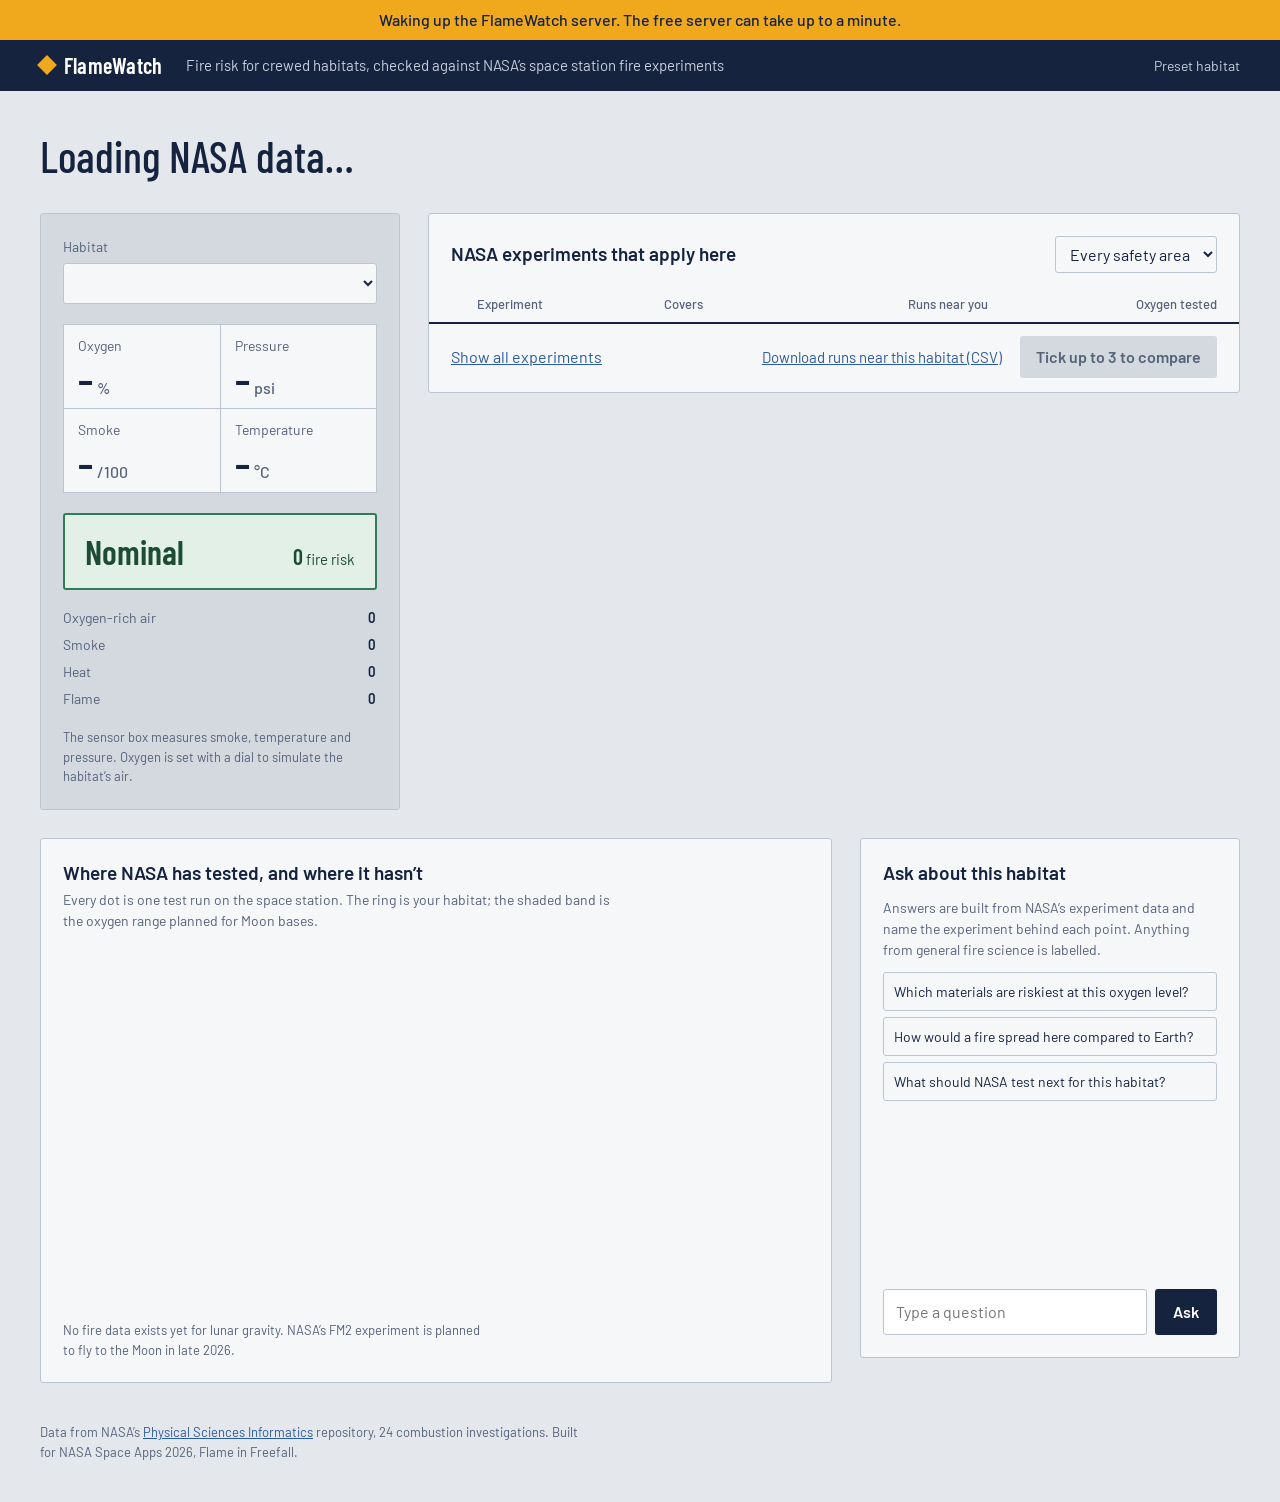
==== frontend/index.html @ 62cb9f36 "Update backend, data and dashboard Co-Authored-By: Claude Opus 5.5 <noreply@anthropic.com>" ====
<!DOCTYPE html>
<html lang="en">
<head>
  <meta charset="utf-8">
  <meta name="viewport" content="width=device-width, initial-scale=1">
  <title>FlameWatch</title>
  <link rel="stylesheet" href="style.css">
  <script src="chart.umd.min.js"></script>
</head>
<body>
  <div id="conn-banner" class="banner" hidden>Waking up the FlameWatch server. The free server can take up to a minute.</div>

  <header class="top">
    <div class="brand">
      <span class="mark" aria-hidden="true"></span>
      <span class="name">FlameWatch</span>
    </div>
    <p class="tagline">Fire risk for crewed habitats, checked against NASA’s space station fire experiments</p>
    <p id="source" class="source">Preset habitat</p>
  </header>

  <section class="finding" aria-live="polite">
    <h1 id="finding">Loading NASA data…</h1>
  </section>

  <main class="grid">
    <section class="habitat" aria-label="Habitat conditions">
      <label class="field">
        <span>Habitat</span>
        <select id="scenario"></select>
      </label>

      <dl class="readings">
        <div><dt>Oxygen</dt><dd><span id="r-o2">–</span><small>%</small></dd></div>
        <div><dt>Pressure</dt><dd><span id="r-p">–</span><small>psi</small></dd></div>
        <div><dt>Smoke</dt><dd><span id="r-smoke">–</span><small>/100</small></dd></div>
        <div><dt>Temperature</dt><dd><span id="r-temp">–</span><small>°C</small></dd></div>
      </dl>

      <div id="lamp" class="lamp green" role="status">
        <span id="lamp-word" class="lamp-word">Nominal</span>
        <span class="lamp-score"><span id="risk-score">0</span> fire risk</span>
      </div>

      <table class="breakdown" aria-label="What adds to the risk">
        <tr><th>Oxygen-rich air</th><td id="p-atm">0</td></tr>
        <tr><th>Smoke</th><td id="p-smoke">0</td></tr>
        <tr><th>Heat</th><td id="p-heat">0</td></tr>
        <tr><th>Flame</th><td id="p-flame">0</td></tr>
      </table>

      <p class="note">The sensor box measures smoke, temperature and pressure. Oxygen is set with a dial to simulate the habitat’s air.</p>
    </section>

    <section class="experiments" aria-label="NASA experiments">
      <div class="section-head">
        <h2>NASA experiments that apply here</h2>
        <select id="area" aria-label="Filter by safety area">
          <option value="all">Every safety area</option>
          <option value="prevention">Preventing fires</option>
          <option value="detection">Detecting smoke</option>
          <option value="suppression">Putting fires out</option>
        </select>
      </div>
      <table class="exp-table">
        <thead>
          <tr><th class="pick"><span class="sr">Compare</span></th><th>Experiment</th><th>Covers</th><th class="num">Runs near you</th><th class="num">Oxygen tested</th></tr>
        </thead>
        <tbody id="rank-body"></tbody>
      </table>
      <div class="table-foot">
        <button id="show-all" class="link-btn" type="button">Show all experiments</button>
        <div class="actions">
          <a id="dl-near" class="btn-quiet" href="#" download>Download runs near this habitat (CSV)</a>
          <button id="compare-btn" class="btn" type="button" disabled>Tick up to 3 to compare</button>
        </div>
      </div>
    </section>

    <section id="compare" class="compare" aria-label="Compare experiments" hidden>
      <div class="section-head">
        <h2>Side by side</h2>
        <button id="compare-close" class="link-btn" type="button">Close</button>
      </div>
      <ul id="compare-summary" class="compare-summary"></ul>
      <div class="compare-scroll"><table id="compare-table" class="compare-table"></table></div>
    </section>

    <section class="gaps" aria-label="Where NASA has data">
      <h2>Where NASA has tested, and where it hasn’t</h2>
      <p class="sub">Every dot is one test run on the space station. The ring is your habitat; the shaded band is the oxygen range planned for Moon bases.</p>
      <div class="chart-wrap"><canvas id="gap-chart"></canvas></div>
      <p class="note">No fire data exists yet for lunar gravity. NASA’s FM2 experiment is planned to fly to the Moon in late 2026.</p>
    </section>

    <section class="ask" aria-label="Ask about this habitat">
      <h2>Ask about this habitat</h2>
      <div id="chat-log" class="chat-log">
        <p class="hint">Answers are built from NASA’s experiment data and name the experiment behind each point. Anything from general fire science is labelled.</p>
        <div class="suggest">
          <button type="button" class="q">Which materials are riskiest at this oxygen level?</button>
          <button type="button" class="q">How would a fire spread here compared to Earth?</button>
          <button type="button" class="q">What should NASA test next for this habitat?</button>
        </div>
      </div>
      <form id="chat-form">
        <input id="chat-input" placeholder="Type a question" autocomplete="off" aria-label="Your question">
        <button type="submit">Ask</button>
      </form>
    </section>
  </main>

  <footer>
    Data from NASA’s <a href="https://psi.nasa.gov/physci/repo/search?q=combustion" target="_blank" rel="noopener">Physical Sciences Informatics</a> repository, 24 combustion investigations. Built for NASA Space Apps 2026, Flame in Freefall.
  </footer>

  <script src="config.js"></script>
  <script src="app.js"></script>
</body>
</html>
---- frontend/style.css ----
/* FlameWatch: styled after an ISS module interior.
   Light panel greys, navy labelling, amber/red caution lamps. */

@font-face { font-family: "Barlow"; src: url("fonts/barlow-latin-400-normal.woff2") format("woff2"); font-weight: 400; font-display: swap; }
@font-face { font-family: "Barlow"; src: url("fonts/barlow-latin-500-normal.woff2") format("woff2"); font-weight: 500; font-display: swap; }
@font-face { font-family: "Barlow"; src: url("fonts/barlow-latin-600-normal.woff2") format("woff2"); font-weight: 600; font-display: swap; }
@font-face { font-family: "Barlow Condensed"; src: url("fonts/barlow-condensed-latin-500-normal.woff2") format("woff2"); font-weight: 500; font-display: swap; }
@font-face { font-family: "Barlow Condensed"; src: url("fonts/barlow-condensed-latin-600-normal.woff2") format("woff2"); font-weight: 600; font-display: swap; }

:root {
  --wall: #e4e8ec;      /* module wall */
  --panel: #f6f7f8;     /* rack face */
  --rack: #d3d9df;      /* recessed panel */
  --ink: #15233f;       /* navy labelling */
  --muted: #56627a;
  --rule: #bcc5cf;
  --nominal: #2f7d55;
  --caution: #f0a81c;
  --warning: #cf2f3f;
  --prevent: #2c5aa0;
  --detect: #b9741a;
  --suppress: #2f7d55;
  --sans: "Barlow", "Segoe UI", system-ui, sans-serif;
  --narrow: "Barlow Condensed", "Arial Narrow", var(--sans);
}

* { box-sizing: border-box; }
html { background: var(--wall); }
body { margin: 0; color: var(--ink); font: 400 16px/1.5 var(--sans); }
a { color: var(--prevent); }
a:hover { color: var(--ink); }
:focus-visible { outline: 3px solid var(--caution); outline-offset: 2px; }
h2 { font: 600 19px/1.3 var(--sans); margin: 0; }
select, input, button { font: inherit; color: inherit; }

.banner { background: var(--caution); text-align: center; padding: 8px 16px; font-weight: 500; }

/* ---------- top bar ---------- */
.top { display: flex; align-items: center; gap: 24px; padding: 14px 40px; background: var(--ink); color: #fff; }
.brand { display: flex; align-items: center; gap: 10px; }
.mark { width: 14px; height: 14px; background: var(--caution); transform: rotate(45deg); }
.name { font: 600 22px/1 var(--narrow); letter-spacing: .01em; }
.tagline { margin: 0; flex: 1; color: #c7cfdc; font-size: 15px; }
.source { margin: 0; font-size: 14px; color: #c7cfdc; }
.source.live { color: #fff; }
.source.live::before { content: ""; display: inline-block; width: 8px; height: 8px; margin-right: 8px; border-radius: 50%; background: #4cd38a; vertical-align: 1px; }

/* ---------- the finding ---------- */
.finding { padding: 40px 40px 32px; max-width: 1180px; }
.finding h1 { margin: 0; font: 500 clamp(28px, 3.4vw, 44px)/1.15 var(--narrow); max-width: 30ch; text-wrap: balance; }

/* ---------- layout ---------- */
.grid { display: grid; grid-template-columns: 360px 1fr; gap: 28px; padding: 0 40px 40px; align-items: start; }
.habitat, .experiments, .gaps, .ask { background: var(--panel); border: 1px solid var(--rule); border-radius: 3px; }
.gaps { grid-column: 1 / -1; grid-row: auto; }
.ask { grid-column: 1 / -1; }
@media (min-width: 1200px) {
  .grid { grid-template-columns: 360px 1fr 380px; }
  .experiments { grid-column: 2 / 4; }
  .gaps { grid-column: 1 / 3; }
  .ask { grid-column: 3 / 4; }
}

/* ---------- habitat panel ---------- */
.habitat { padding: 22px; background: var(--rack); }
.field { display: grid; gap: 6px; font-size: 14px; color: var(--muted); }
.field select { padding: 10px 12px; border: 1px solid var(--rule); border-radius: 3px; background: var(--panel); color: var(--ink); font-weight: 500; }
.field select:disabled { opacity: 1; background: transparent; }

.readings { display: grid; grid-template-columns: 1fr 1fr; gap: 1px; margin: 20px 0; background: var(--rule); border: 1px solid var(--rule); }
.readings div { background: var(--panel); padding: 10px 14px 8px; }
.readings dt { font-size: 14px; color: var(--muted); }
.readings dd { margin: 0; font: 600 40px/1.1 var(--narrow); font-variant-numeric: tabular-nums; }
.readings small { font: 500 16px var(--sans); color: var(--muted); margin-left: 4px; }

.lamp { display: flex; justify-content: space-between; align-items: baseline; padding: 20px 20px 18px; border-radius: 3px; border: 2px solid; }
.lamp-word { font: 600 34px/1 var(--narrow); }
.lamp-score { font-size: 15px; }
.lamp-score span { font: 600 22px var(--narrow); }
.lamp.green { background: #e3f0e8; border-color: var(--nominal); color: #1c4d34; }
.lamp.yellow { background: var(--caution); border-color: #b97c06; color: #2b1d00; }
.lamp.red { background: var(--warning); border-color: #8f1724; color: #fff; animation: blink 1.2s steps(1) infinite; }
@keyframes blink { 50% { background: #a8202f; } }
@media (prefers-reduced-motion: reduce) { .lamp.red { animation: none; } }

.breakdown { width: 100%; margin-top: 14px; border-collapse: collapse; font-size: 14px; }
.breakdown th { text-align: left; font-weight: 400; color: var(--muted); padding: 3px 0; }
.breakdown td { text-align: right; font-variant-numeric: tabular-nums; font-weight: 600; }
.note { font-size: 13px; color: var(--muted); margin: 16px 0 0; max-width: 60ch; }

/* ---------- experiments table ---------- */
.experiments { padding: 22px 0 14px; }
.section-head { display: flex; justify-content: space-between; align-items: center; gap: 16px; padding: 0 22px 14px; }
.section-head select { padding: 7px 10px; border: 1px solid var(--rule); border-radius: 3px; background: var(--panel); }
.exp-table { width: 100%; border-collapse: collapse; font-size: 15px; }
.exp-table th { text-align: left; font-weight: 500; font-size: 13px; color: var(--muted); padding: 8px 12px; border-bottom: 2px solid var(--ink); }
.exp-table th:first-child, .exp-table td:first-child { padding-left: 22px; }
.exp-table th:last-child, .exp-table td:last-child { padding-right: 22px; }
.exp-table td { padding: 11px 12px; border-bottom: 1px solid var(--rule); vertical-align: top; }
.exp-table .num { text-align: right; font-variant-numeric: tabular-nums; white-space: nowrap; }
.exp-row { cursor: pointer; }
.exp-row:hover td { background: #eef1f4; }
.exp-row[aria-expanded="true"] td { background: #eef1f4; border-bottom-color: transparent; }
.exp-id { font-weight: 600; text-decoration: none; margin-right: 8px; }
.exp-name { font-weight: 500; }
.exp-full { display: block; color: var(--muted); font-size: 13px; }
.near-zero { color: var(--muted); }
.covers { white-space: nowrap; }
.covers span { display: block; font-size: 14px; }
.covers span::before { content: ""; display: inline-block; width: 9px; height: 9px; margin-right: 7px; vertical-align: 0; }
.c-prevention::before { background: var(--prevent); }
.c-detection::before { background: var(--detect); }
.c-suppression::before { background: var(--suppress); }
.detail td { background: #eef1f4; padding-top: 0; font-size: 14px; }
.detail p { margin: 0 0 6px; max-width: 75ch; }
.detail .why { font-weight: 500; }
.link-btn { background: none; border: 0; padding: 12px 22px 0; color: var(--prevent); text-decoration: underline; cursor: pointer; }

.sr { position: absolute; width: 1px; height: 1px; overflow: hidden; clip: rect(0 0 0 0); }
.exp-table th.pick, .exp-table td.pick { width: 36px; padding-right: 0; }
.pick input { width: 18px; height: 18px; accent-color: var(--ink); cursor: pointer; }
.table-foot { display: flex; justify-content: space-between; align-items: center; gap: 16px; flex-wrap: wrap; padding: 12px 22px 0; }
.table-foot .link-btn { padding: 0; }
.actions { display: flex; align-items: center; gap: 18px; flex-wrap: wrap; }
.btn { background: var(--ink); color: #fff; border: 0; border-radius: 3px; padding: 9px 16px; font-weight: 600; cursor: pointer; }
.btn:disabled { background: var(--rack); color: var(--muted); cursor: default; }
.btn-quiet { color: var(--prevent); font-size: 15px; }

/* ---------- compare ---------- */
.compare { grid-column: 1 / -1; background: var(--panel); border: 2px solid var(--ink); border-radius: 3px; padding: 22px 0 22px; }
.compare .section-head { padding: 0 22px 10px; }
.compare-summary { margin: 0 22px 16px; padding: 14px 18px; background: var(--rack); border-radius: 3px; list-style: none; display: grid; gap: 6px; }
.compare-summary li { max-width: 95ch; }
.compare-summary b { font-weight: 600; }
.compare-scroll { overflow-x: auto; }
.compare-table { width: 100%; border-collapse: collapse; font-size: 14px; table-layout: fixed; min-width: 760px; }
.compare-table th, .compare-table td { text-align: left; vertical-align: top; padding: 10px 14px; border-bottom: 1px solid var(--rule); }
.compare-table thead th { border-bottom: 2px solid var(--ink); font-size: 16px; }
.compare-table thead th small { display: block; font-weight: 400; color: var(--muted); font-size: 13px; }
.compare-table tbody th { width: 170px; font-weight: 500; color: var(--muted); padding-left: 22px; }
.compare-table td:last-child { padding-right: 22px; }
.compare-table ul { margin: 0; padding-left: 16px; }
.compare-table .same td { background: #edf3ee; }

/* ---------- chart ---------- */
.gaps { padding: 22px; }
.sub { margin: 4px 0 14px; color: var(--muted); font-size: 14px; max-width: 70ch; }
.chart-wrap { position: relative; height: 360px; }

/* ---------- ask ---------- */
.ask { padding: 22px; display: flex; flex-direction: column; min-height: 520px; }
.chat-log { flex: 1; overflow-y: auto; margin: 12px 0; display: flex; flex-direction: column; gap: 12px; max-height: 460px; }
.hint { margin: 0; font-size: 14px; color: var(--muted); }
.suggest { display: grid; gap: 6px; }
.q { text-align: left; background: var(--panel); border: 1px solid var(--rule); border-radius: 3px; padding: 8px 10px; font-size: 14px; cursor: pointer; }
.q:hover { border-color: var(--ink); }
.msg { margin: 0; white-space: pre-wrap; font-size: 15px; }
.msg.user { align-self: flex-end; background: var(--ink); color: #fff; padding: 8px 12px; border-radius: 3px; max-width: 90%; }
.msg.bot { border-left: 3px solid var(--caution); padding: 2px 0 2px 12px; white-space: normal; }
.msg.bot p { margin: 0 0 8px; }
.msg.bot ul, .msg.bot ol { margin: 0 0 8px; padding-left: 20px; }
.msg.bot li { margin-bottom: 4px; }
.msg.bot strong { font-weight: 600; }
.msg.bot .psi { font-weight: 600; color: var(--prevent); }
.msg.bot code { font-size: 13px; background: var(--rack); padding: 0 4px; border-radius: 2px; }
#chat-form { display: flex; gap: 8px; }
#chat-form input { flex: 1; min-width: 0; padding: 10px 12px; border: 1px solid var(--rule); border-radius: 3px; background: #fff; }
#chat-form button { background: var(--ink); color: #fff; border: 0; border-radius: 3px; padding: 0 18px; font-weight: 600; cursor: pointer; }

footer { padding: 0 40px 40px; font-size: 13px; color: var(--muted); max-width: 90ch; }

/* ---------- small screens ---------- */
@media (max-width: 860px) {
  .top { flex-wrap: wrap; padding: 14px 20px; gap: 6px 16px; }
  .tagline { order: 3; flex-basis: 100%; }
  .finding { padding: 28px 20px 24px; }
  .grid { grid-template-columns: minmax(0, 1fr); padding: 0 20px 28px; gap: 20px; }
  .experiments { overflow-x: auto; }
  .chart-wrap { height: 300px; }
  .experiments, .gaps, .ask { grid-column: 1; }
  .exp-table th:nth-child(3), .exp-table td.covers { display: none; }
  footer { padding: 0 20px 28px; }
}
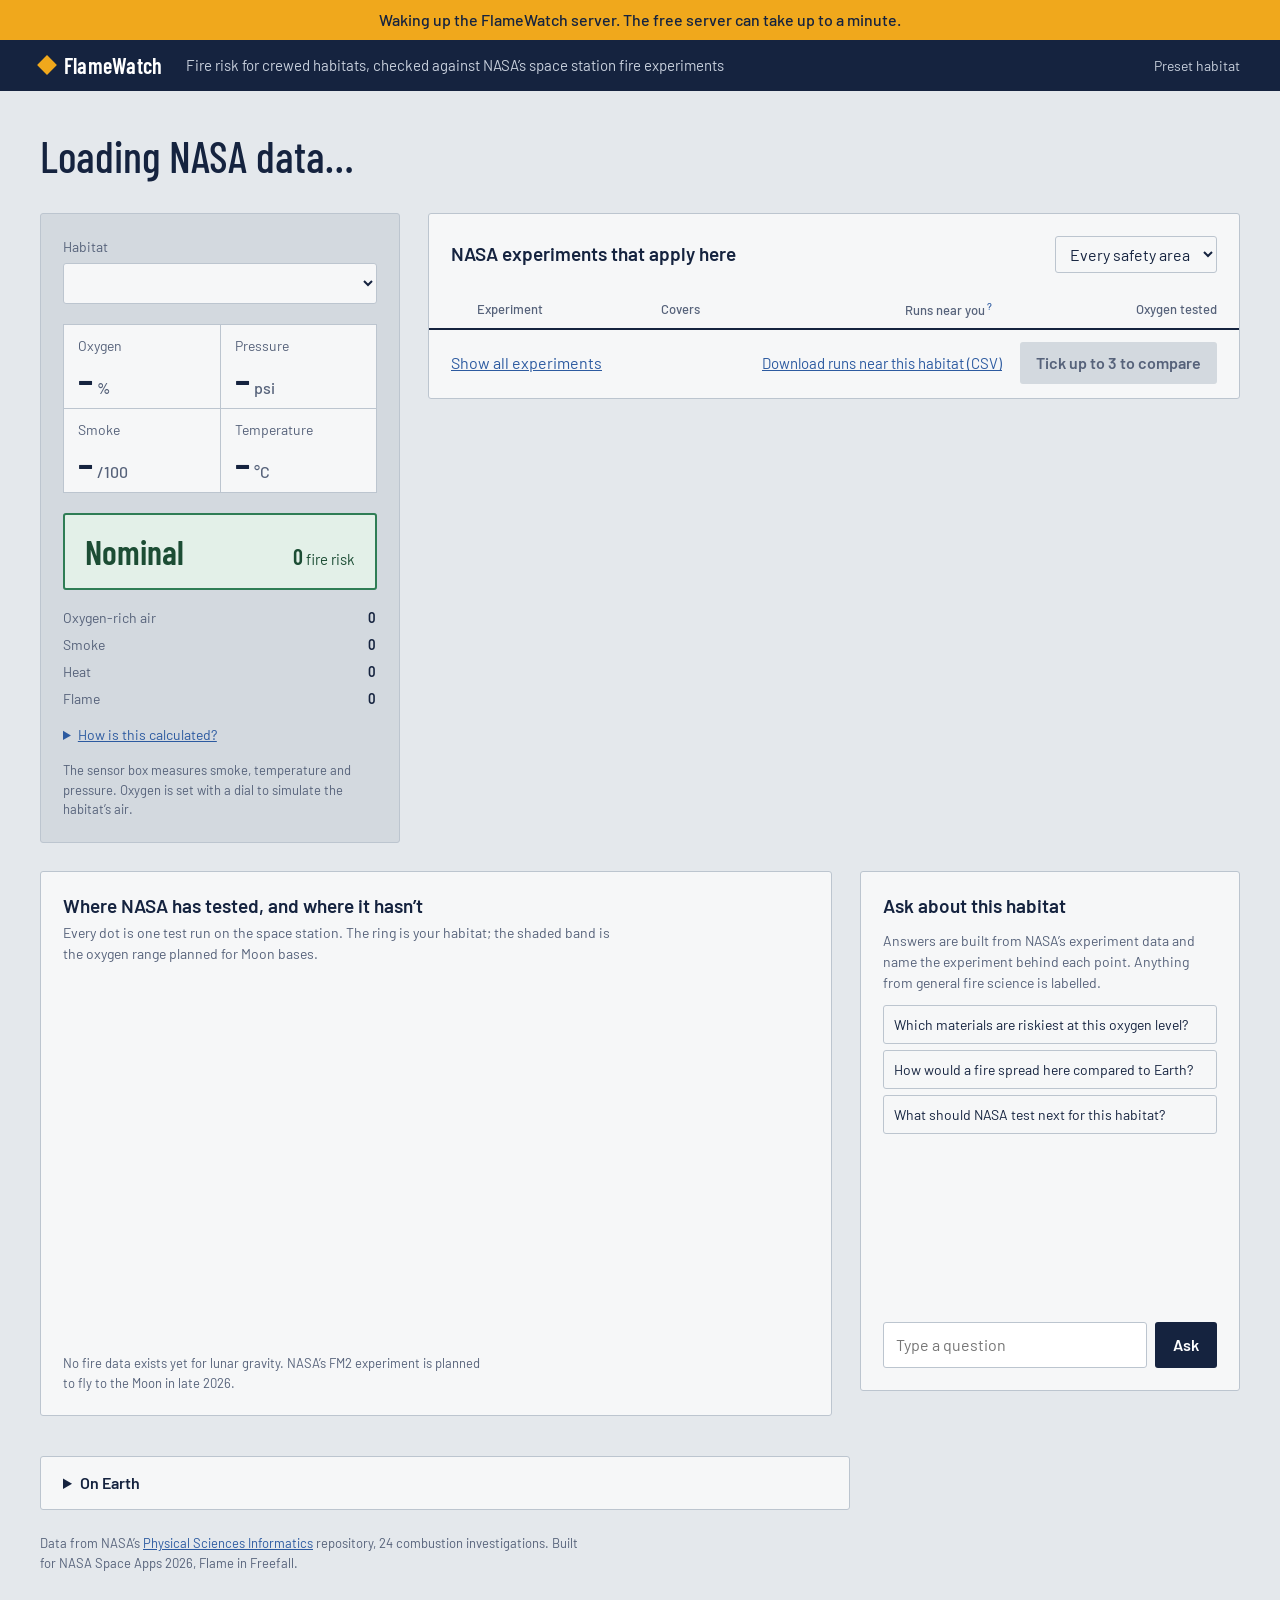
==== commit 320f2512: "Update backend, data, profiles and dashboard Co-Authored-By: Claude Opus 5.5 <noreply@anthropic.com>" ====
--- a/frontend/index.html
+++ b/frontend/index.html
@@ -49,6 +49,14 @@
         <tr><th>Flame</th><td id="p-flame">0</td></tr>
       </table>
 
+      <p id="risk-explain" class="explain"></p>
+      <details class="formula">
+        <summary>How is this calculated?</summary>
+        <dl id="formula-list"></dl>
+        <p id="formula-why" class="note"></p>
+        <p class="note">This is a simple, transparent score for the demo, not a validated fire model.</p>
+      </details>
+
       <p class="note">The sensor box measures smoke, temperature and pressure. Oxygen is set with a dial to simulate the habitat’s air.</p>
     </section>
 
@@ -62,9 +70,10 @@
           <option value="suppression">Putting fires out</option>
         </select>
       </div>
+      <p id="near-rule" class="rule-note"></p>
       <table class="exp-table">
         <thead>
-          <tr><th class="pick"><span class="sr">Compare</span></th><th>Experiment</th><th>Covers</th><th class="num">Runs near you</th><th class="num">Oxygen tested</th></tr>
+          <tr><th class="pick"><span class="sr">Compare</span></th><th>Experiment</th><th>Covers</th><th class="num"><span id="near-head" title="">Runs near you<sup aria-hidden="true">?</sup></span></th><th class="num">Oxygen tested</th></tr>
         </thead>
         <tbody id="rank-body"></tbody>
       </table>
@@ -90,6 +99,7 @@
       <h2>Where NASA has tested, and where it hasn’t</h2>
       <p class="sub">Every dot is one test run on the space station. The ring is your habitat; the shaded band is the oxygen range planned for Moon bases.</p>
       <div class="chart-wrap"><canvas id="gap-chart"></canvas></div>
+      <p id="saffire-note" class="callout" hidden>NASA’s Saffire-VI burned fabric and acrylic at 29–31% oxygen and about 7.9 psi in its final 2023–24 flight. Those results aren’t in the PSI data yet. <a href="https://ntrs.nasa.gov/citations/20240002981" target="_blank" rel="noopener">NASA report</a></p>
       <p class="note">No fire data exists yet for lunar gravity. NASA’s FM2 experiment is planned to fly to the Moon in late 2026.</p>
     </section>
 
@@ -110,6 +120,11 @@
     </section>
   </main>
 
+  <details class="earth">
+    <summary>On Earth</summary>
+    <p>The same physics applies wherever air is oxygen-enriched on Earth, such as hospital oxygen therapy and hyperbaric chambers. NASA fire research has also fed into everyday safety equipment, including smoke detectors, firefighter gear and water-mist extinguishers.</p>
+  </details>
+
   <footer>
     Data from NASA’s <a href="https://psi.nasa.gov/physci/repo/search?q=combustion" target="_blank" rel="noopener">Physical Sciences Informatics</a> repository, 24 combustion investigations. Built for NASA Space Apps 2026, Flame in Freefall.
   </footer>
--- a/frontend/style.css
+++ b/frontend/style.css
@@ -87,6 +87,20 @@
 .breakdown th { text-align: left; font-weight: 400; color: var(--muted); padding: 3px 0; }
 .breakdown td { text-align: right; font-variant-numeric: tabular-nums; font-weight: 600; }
 .note { font-size: 13px; color: var(--muted); margin: 16px 0 0; max-width: 60ch; }
+.explain { font-size: 14px; margin: 12px 0 0; max-width: 60ch; }
+.formula { margin-top: 10px; font-size: 14px; }
+.formula summary { cursor: pointer; color: var(--prevent); text-decoration: underline; }
+.formula dl { margin: 10px 0 0; display: grid; gap: 6px; }
+.formula dt { font-weight: 600; }
+.formula dd { margin: 0 0 4px; color: var(--muted); }
+.rule-note { margin: -6px 22px 10px; font-size: 13px; color: var(--muted); }
+#near-head { cursor: help; }
+#near-head sup { font-size: 10px; margin-left: 2px; color: var(--prevent); }
+.callout { margin: 14px 0 0; padding: 10px 14px; background: #fdf1d8; border-left: 3px solid var(--caution); font-size: 14px; max-width: 75ch; }
+.grid > * { min-width: 0; }
+.earth { margin: 0 40px 24px; max-width: 90ch; background: var(--panel); border: 1px solid var(--rule); border-radius: 3px; padding: 14px 22px; }
+.earth summary { cursor: pointer; font-weight: 600; }
+.earth p { margin: 10px 0 0; font-size: 15px; }
 
 /* ---------- experiments table ---------- */
 .experiments { padding: 22px 0 14px; }
@@ -180,4 +194,6 @@
   .experiments, .gaps, .ask { grid-column: 1; }
   .exp-table th:nth-child(3), .exp-table td.covers { display: none; }
   footer { padding: 0 20px 28px; }
+  .earth { margin: 0 20px 20px; }
+  .compare-table { min-width: 640px; }
 }
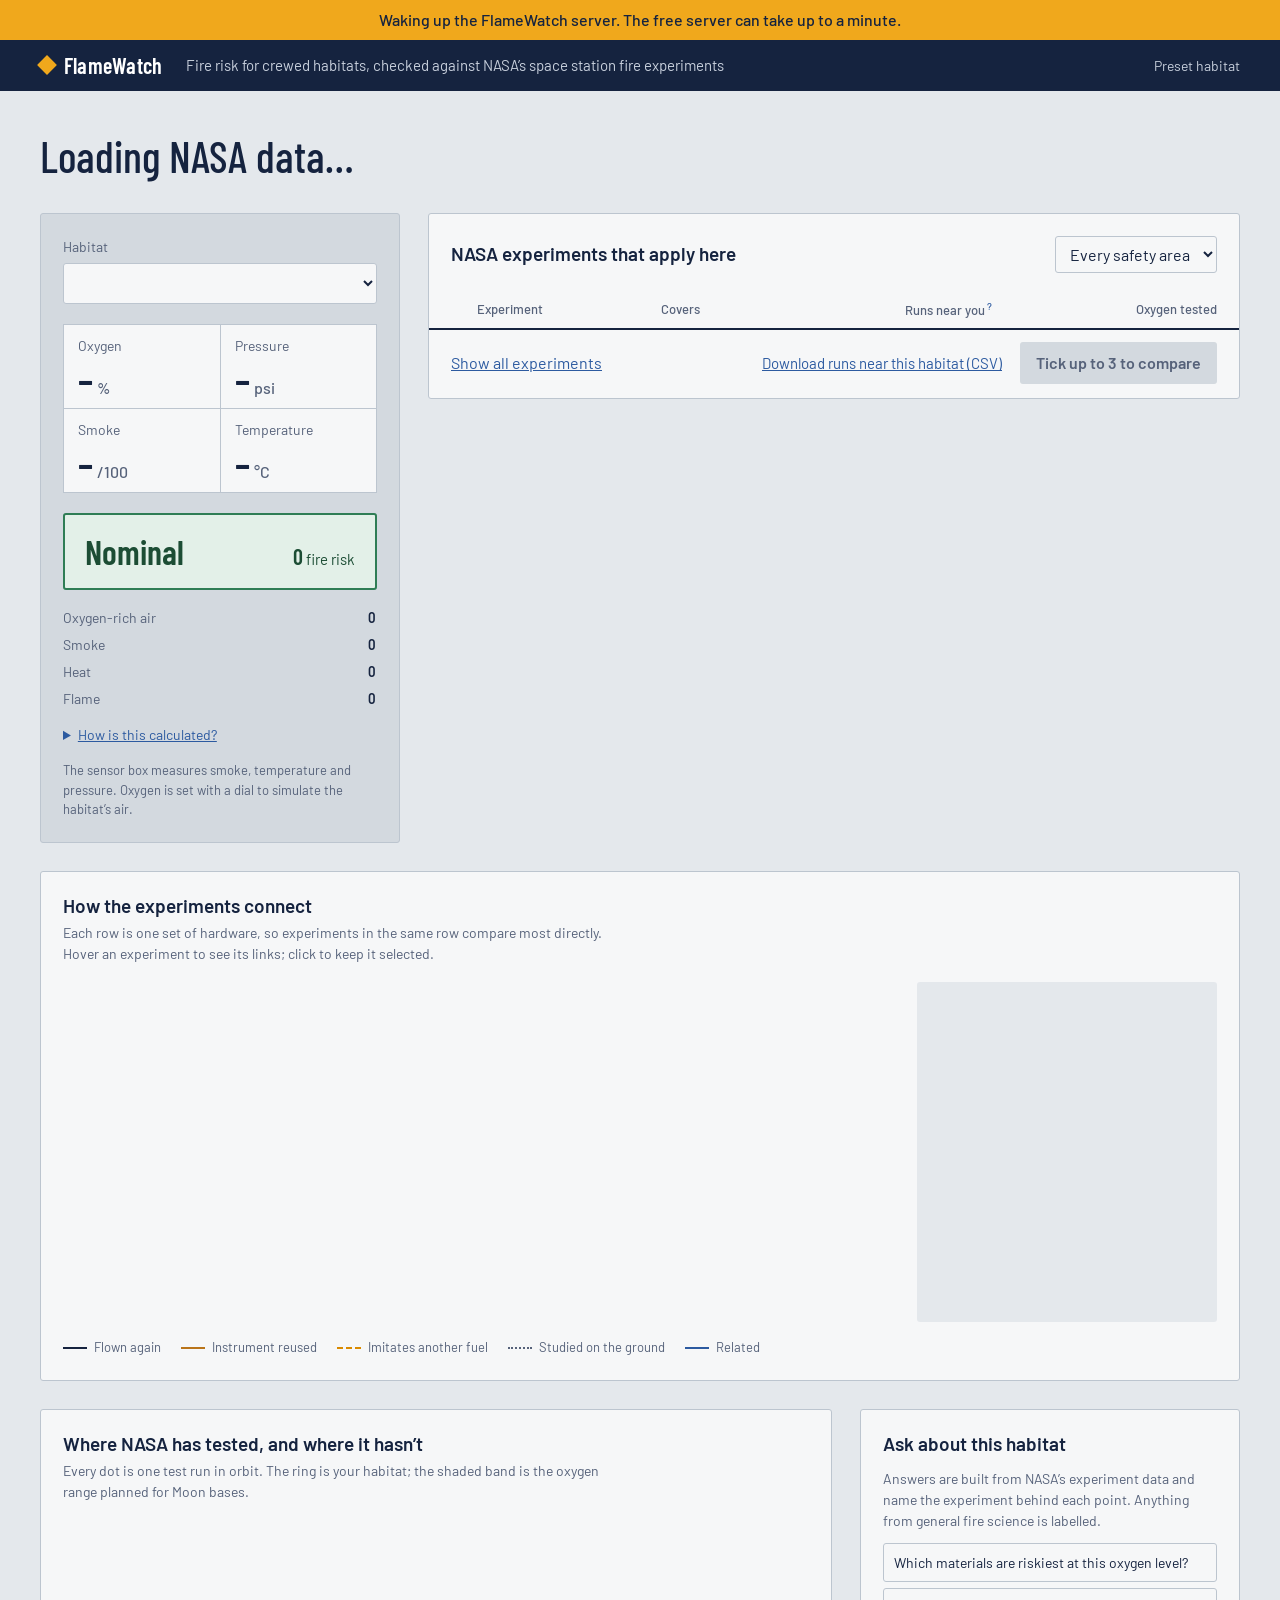
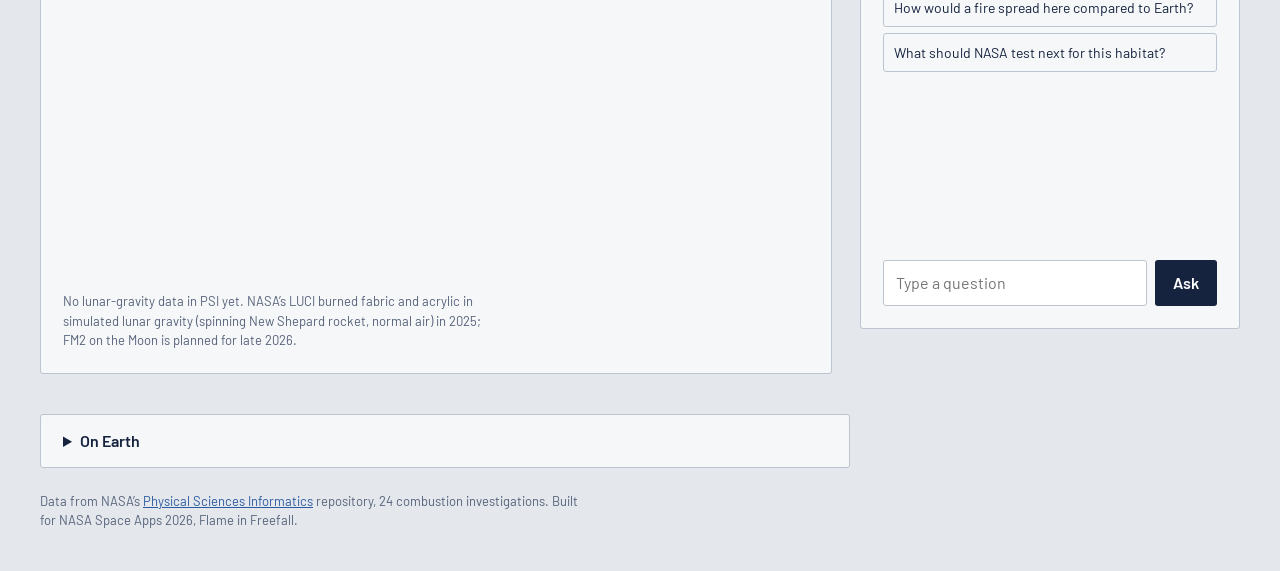
==== commit 6a3ef505: "Add map data and update backend, profiles and dashboard Co-Authored-By: Claude Opus 5.5 <noreply@ant" ====
--- a/frontend/index.html
+++ b/frontend/index.html
@@ -95,12 +95,33 @@
       <div class="compare-scroll"><table id="compare-table" class="compare-table"></table></div>
     </section>
 
+    <section id="map" class="map" aria-label="How the experiments connect">
+      <div class="map-head">
+        <h2>How the experiments connect</h2>
+        <p class="sub">Each row is one set of hardware, so experiments in the same row compare most directly. Hover an experiment to see its links; click to keep it selected.</p>
+      </div>
+      <div class="map-body">
+        <div id="map-wrap" class="map-wrap">
+          <svg id="map-links" class="map-links" aria-hidden="true"></svg>
+          <div id="map-lanes" class="map-lanes"></div>
+        </div>
+        <aside id="map-detail" class="map-detail" aria-live="polite"></aside>
+      </div>
+      <ul class="map-legend" aria-label="Link types">
+        <li><span class="lk k-series"></span>Flown again</li>
+        <li><span class="lk k-instrument"></span>Instrument reused</li>
+        <li><span class="lk k-emulates"></span>Imitates another fuel</li>
+        <li><span class="lk k-reanalysis"></span>Studied on the ground</li>
+        <li><span class="lk k-related"></span>Related</li>
+      </ul>
+    </section>
+
     <section class="gaps" aria-label="Where NASA has data">
       <h2>Where NASA has tested, and where it hasn’t</h2>
-      <p class="sub">Every dot is one test run on the space station. The ring is your habitat; the shaded band is the oxygen range planned for Moon bases.</p>
+      <p class="sub">Every dot is one test run in orbit. The ring is your habitat; the shaded band is the oxygen range planned for Moon bases.</p>
       <div class="chart-wrap"><canvas id="gap-chart"></canvas></div>
       <p id="saffire-note" class="callout" hidden>NASA’s Saffire-VI burned fabric and acrylic at 29–31% oxygen and about 7.9 psi in its final 2023–24 flight. Those results aren’t in the PSI data yet. <a href="https://ntrs.nasa.gov/citations/20240002981" target="_blank" rel="noopener">NASA report</a></p>
-      <p class="note">No fire data exists yet for lunar gravity. NASA’s FM2 experiment is planned to fly to the Moon in late 2026.</p>
+      <p class="note">No lunar-gravity data in PSI yet. NASA’s LUCI burned fabric and acrylic in simulated lunar gravity (spinning New Shepard rocket, normal air) in 2025; FM2 on the Moon is planned for late 2026.</p>
     </section>
 
     <section class="ask" aria-label="Ask about this habitat">
--- a/frontend/style.css
+++ b/frontend/style.css
@@ -197,3 +197,122 @@
   .earth { margin: 0 20px 20px; }
   .compare-table { min-width: 640px; }
 }
+
+/* ---------- thumbnails + fuel-shape drawings ---------- */
+.thumb { flex: none; display: inline-grid; place-items: center; width: var(--s); height: var(--s); border-radius: 3px; background: var(--wall); border: 1px solid var(--rule); overflow: hidden; vertical-align: middle; }
+.thumb.photo { background: #10182b; border-color: #10182b; }
+.thumb img { width: 100%; height: 100%; object-fit: cover; display: block; }
+.thumb .shape { width: 80%; height: 80%; }
+.shape { fill: none; stroke: var(--ink); stroke-width: 1.6; stroke-linecap: round; stroke-linejoin: round; }
+.shape .soft { stroke: var(--muted); stroke-width: 1.1; }
+.shape .flame { stroke: #d98a00; stroke-width: 1.8; }
+.shape .dash { stroke-dasharray: 3 2.5; }
+.shape .dots circle { fill: var(--muted); stroke: none; }
+.exp-cell { display: flex; gap: 12px; align-items: flex-start; }
+.exp-text { min-width: 0; }
+.compare-table thead .thumb { display: grid; margin-bottom: 8px; }
+
+/* ---------- connection map ---------- */
+.map { grid-column: 1 / -1; background: var(--panel); border: 1px solid var(--rule); border-radius: 3px; padding: 22px; }
+.map-head .sub { margin-bottom: 18px; }
+.map-body { display: grid; grid-template-columns: minmax(0, 1fr) 300px; gap: 22px; align-items: start; }
+.map-wrap { position: relative; }
+.map-links { position: absolute; inset: 0; pointer-events: none; z-index: 3; overflow: visible; }
+
+.map-lanes { display: grid; gap: 10px; }
+.lane { display: grid; grid-template-columns: 158px minmax(0, 1fr); align-items: center; gap: 14px; padding: 12px 14px; background: var(--wall); border-radius: 3px; }
+.lane-name { font: 600 14.5px/1.25 var(--sans); margin: 0; }
+.lane-where { margin: 2px 0 0; font-size: 12px; color: var(--muted); }
+.lane-cards { display: grid; gap: 10px; }
+.lane-row { display: flex; align-items: center; flex-wrap: wrap; row-gap: 10px; }
+.ground-tag { font-size: 12px; color: var(--muted); margin-right: 12px; white-space: nowrap; }
+.ground-tag::before { content: "↳ "; }
+
+.card { position: relative; z-index: 2; display: flex; align-items: center; gap: 8px; min-width: 104px; max-width: 176px; height: 48px; padding: 0 12px 0 6px;
+  text-align: left; background: var(--panel); border: 1px solid var(--rule); border-radius: 3px; cursor: pointer; font: inherit; color: var(--ink);
+  transition: opacity .15s, border-color .15s, box-shadow .15s; }
+.card + .card, .card + .conn + .card { margin-left: 0; }
+.card:hover { border-color: var(--ink); }
+.card.ground { border-style: dashed; background: transparent; }
+.card.near { box-shadow: inset 3px 0 0 var(--nominal); }
+.card .n-text { display: grid; min-width: 0; line-height: 1.15; }
+.card .n-name { font-weight: 600; font-size: 13.5px; white-space: nowrap; overflow: hidden; text-overflow: ellipsis; }
+.card .n-meta { font-size: 11.5px; color: var(--muted); white-space: nowrap; }
+.card .n-meta b { color: var(--nominal); font-weight: 600; }
+.card.picked::after { content: "✓"; position: absolute; top: -7px; right: -7px; width: 16px; height: 16px; border-radius: 50%; background: var(--ink); color: #fff; font-size: 10px; display: grid; place-items: center; }
+.card.pinned { border-color: var(--caution); box-shadow: 0 0 0 2px var(--caution); }
+
+/* connectors between neighbouring cards (always visible) */
+.conn { position: relative; width: 22px; height: 2px; flex: none; }
+.conn::before { content: ""; position: absolute; left: 0; right: 0; top: 0; border-top: 2px solid var(--rule); }
+.conn.k-series::before { border-color: var(--ink); }
+.conn.k-instrument::before { border-color: var(--detect); }
+.conn.k-related::before { border-color: var(--prevent); }
+.conn.k-reanalysis::before { border-top-style: dotted; border-color: var(--muted); }
+.conn.arrow-r::after, .conn.arrow-l::after { content: ""; position: absolute; top: -4px; border: 5px solid transparent; }
+.conn.arrow-r::after { right: -3px; border-left-color: var(--ink); border-right-width: 0; }
+.conn.arrow-l::after { left: -3px; border-right-color: var(--ink); border-left-width: 0; }
+.conn.k-instrument.arrow-r::after { border-left-color: var(--detect); }
+.gap { width: 10px; flex: none; }
+
+/* focus mode: one experiment and its links */
+.map-wrap.focused .card { opacity: .3; }
+.map-wrap.focused .card.lit { opacity: 1; }
+.map-wrap.focused .conn { opacity: .25; }
+.map-wrap.focused .conn.lit { opacity: 1; }
+.arc { fill: none; stroke-width: 2.2; stroke-linecap: round; }
+.arc.k-series { stroke: var(--ink); }
+.arc.k-instrument { stroke: var(--detect); }
+.arc.k-emulates { stroke: #d98a00; stroke-dasharray: 7 5; }
+.arc.k-reanalysis { stroke: var(--muted); stroke-dasharray: 2 5; }
+.arc.k-related { stroke: var(--prevent); }
+.arc-end { stroke: none; }
+@media (prefers-reduced-motion: no-preference) {
+  .arc { stroke-dasharray: var(--len); stroke-dashoffset: var(--len); animation: draw .35s ease-out forwards; }
+  .arc.k-emulates, .arc.k-reanalysis { animation: none; stroke-dashoffset: 0; }
+  @keyframes draw { to { stroke-dashoffset: 0; } }
+}
+
+.map-legend { list-style: none; display: flex; flex-wrap: wrap; gap: 6px 20px; padding: 0; margin: 16px 0 0; font-size: 13px; color: var(--muted); }
+.map-legend li { display: flex; align-items: center; gap: 7px; }
+.lk { display: inline-block; width: 24px; height: 0; border-top: 2.5px solid; flex: none; }
+.lk.k-series { border-color: var(--ink); }
+.lk.k-instrument { border-color: var(--detect); }
+.lk.k-emulates { border-top-style: dashed; border-color: #d98a00; }
+.lk.k-reanalysis { border-top-style: dotted; border-color: var(--muted); }
+.lk.k-related { border-color: var(--prevent); }
+
+/* detail panel beside the map */
+.map-detail { position: sticky; top: 16px; background: var(--wall); border-radius: 3px; padding: 18px; font-size: 14px; min-height: 340px; }
+.map-detail h3 { margin: 0; font: 600 18px/1.3 var(--sans); }
+.map-detail h3 a { text-decoration: none; }
+.md-head { display: flex; gap: 12px; align-items: flex-start; margin-bottom: 12px; }
+.md-title { margin: 2px 0 0; }
+.md-meta { margin: 2px 0 0; font-size: 12.5px; color: var(--muted); }
+.md-badge { margin: 0 0 10px; padding: 6px 10px; background: #fdf1d8; border-left: 3px solid var(--caution); }
+.md-stat { margin: 0 0 12px; }
+.md-stat b { font: 600 22px var(--narrow); }
+.md-links { list-style: none; padding: 0; margin: 0 0 14px; display: grid; gap: 9px; }
+.md-links li { display: grid; grid-template-columns: 24px 1fr; gap: 8px; align-items: baseline; }
+.md-links .lk { margin-top: 7px; }
+.md-links button { background: none; border: 0; padding: 0; color: var(--prevent); font: inherit; text-decoration: underline; cursor: pointer; }
+.md-links small { display: block; color: var(--muted); font-size: 11.5px; }
+.md-summary h3 { font-size: 16px; margin-bottom: 8px; }
+.md-summary ul { margin: 0 0 12px; padding-left: 18px; display: grid; gap: 4px; }
+.md-hint { color: var(--muted); font-size: 13px; margin: 12px 0 0; }
+
+@media (max-width: 1180px) {
+  .map-body { grid-template-columns: minmax(0, 1fr); }
+  .map-detail { position: static; min-height: 0; }
+}
+@media (max-width: 700px) {
+  .map { padding: 16px; }
+  .lane { grid-template-columns: minmax(0, 1fr); gap: 8px; }
+  .map-links { display: none; }
+  .conn, .gap { width: 10px; }
+  .ground-tag { width: 100%; margin: 0 0 2px; }
+}
+
+.as-text { background: none; border: 0; padding: 0; font: inherit; color: var(--prevent); text-decoration: underline; cursor: pointer; }
+.md-actions { display: flex; gap: 16px; align-items: center; flex-wrap: wrap; margin-top: 4px; }
+.btn-quiet.as-link { background: none; border: 0; text-decoration: underline; cursor: pointer; padding: 0; font: inherit; }
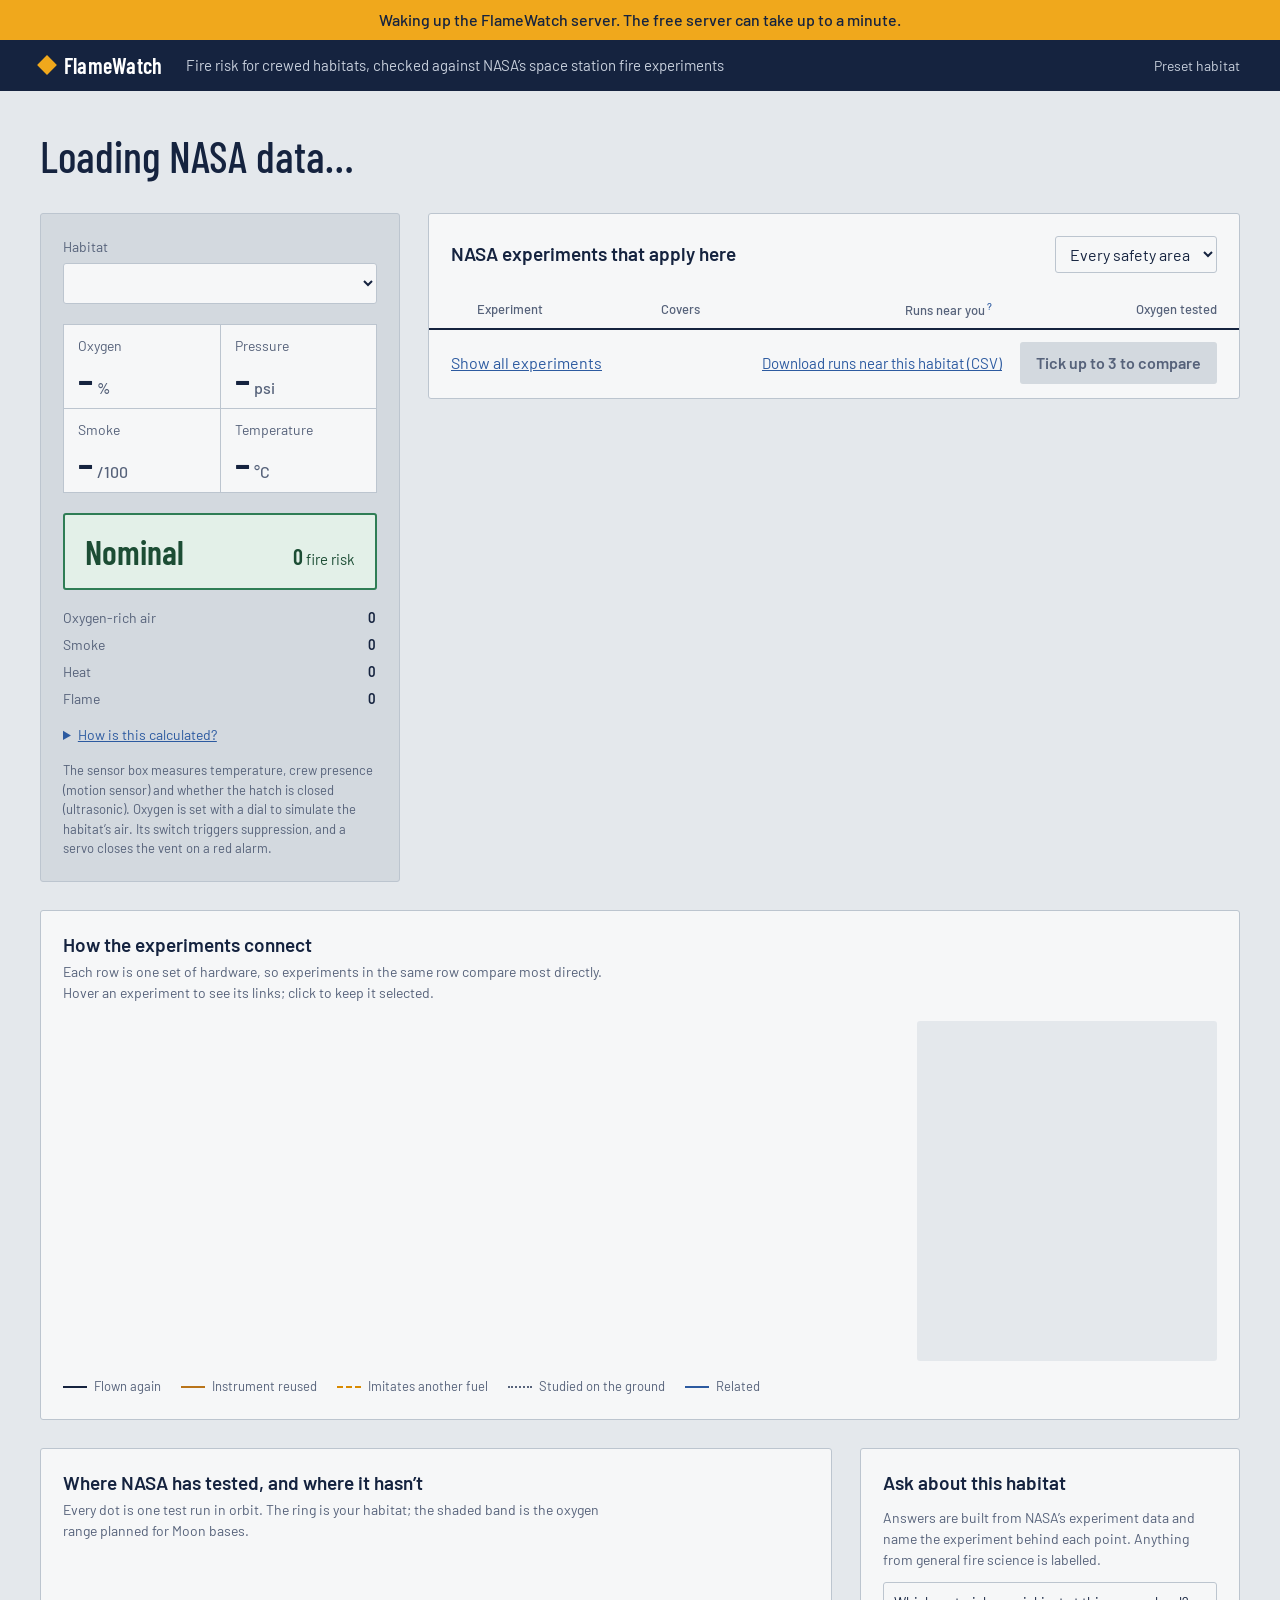
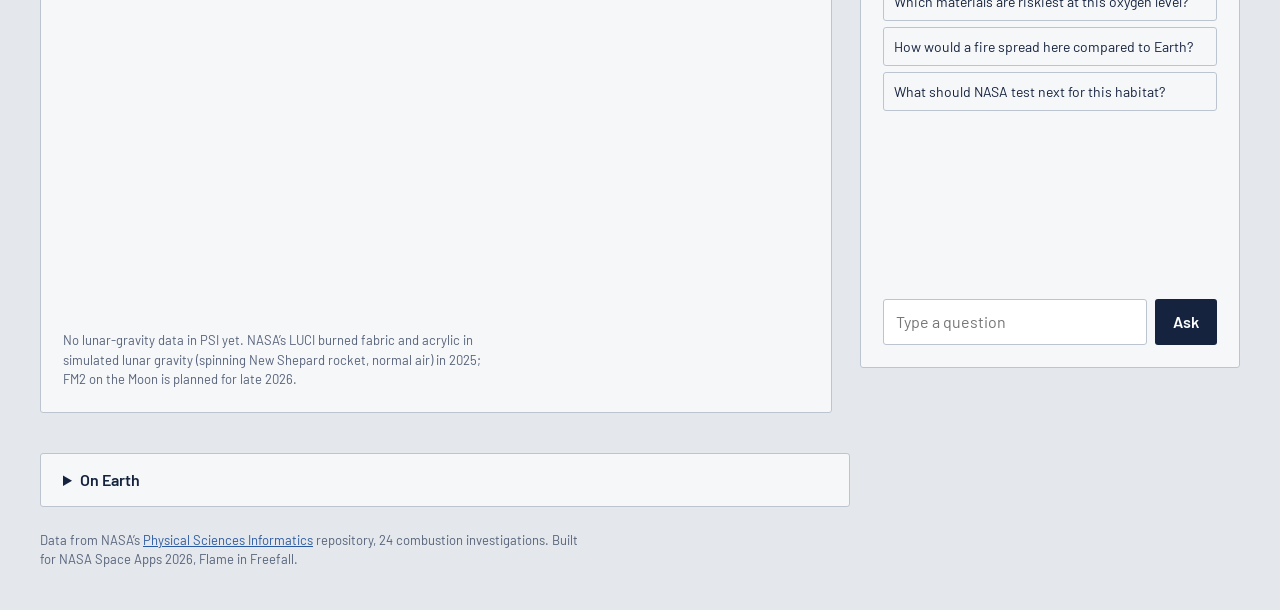
==== commit dba1f539: "Add ESP32 sensor box: crew, hatch, suppression and vent" ====
--- a/frontend/index.html
+++ b/frontend/index.html
@@ -37,6 +37,13 @@
         <div><dt>Temperature</dt><dd><span id="r-temp">–</span><small>°C</small></dd></div>
       </dl>
 
+      <dl id="box-status" class="readings box" aria-label="Sensor box module status" hidden>
+        <div><dt>Crew in module</dt><dd id="r-crew">–</dd></div>
+        <div><dt>Hatch</dt><dd id="r-hatch">–</dd></div>
+        <div><dt>Ventilation</dt><dd id="r-vent">–</dd></div>
+      </dl>
+      <p id="box-alert" class="callout" hidden></p>
+
       <div id="lamp" class="lamp green" role="status">
         <span id="lamp-word" class="lamp-word">Nominal</span>
         <span class="lamp-score"><span id="risk-score">0</span> fire risk</span>
@@ -57,7 +64,7 @@
         <p class="note">This is a simple, transparent score for the demo, not a validated fire model.</p>
       </details>
 
-      <p class="note">The sensor box measures smoke, temperature and pressure. Oxygen is set with a dial to simulate the habitat’s air.</p>
+      <p class="note">The sensor box measures temperature, crew presence (motion sensor) and whether the hatch is closed (ultrasonic). Oxygen is set with a dial to simulate the habitat’s air. Its switch triggers suppression, and a servo closes the vent on a red alarm.</p>
     </section>
 
     <section class="experiments" aria-label="NASA experiments">
--- a/frontend/style.css
+++ b/frontend/style.css
@@ -72,6 +72,9 @@
 .readings dt { font-size: 14px; color: var(--muted); }
 .readings dd { margin: 0; font: 600 40px/1.1 var(--narrow); font-variant-numeric: tabular-nums; }
 .readings small { font: 500 16px var(--sans); color: var(--muted); margin-left: 4px; }
+.readings.box { grid-template-columns: repeat(3, 1fr); margin-top: -8px; }
+.readings.box dd { font-size: 26px; }
+.readings[hidden] { display: none; }
 
 .lamp { display: flex; justify-content: space-between; align-items: baseline; padding: 20px 20px 18px; border-radius: 3px; border: 2px solid; }
 .lamp-word { font: 600 34px/1 var(--narrow); }
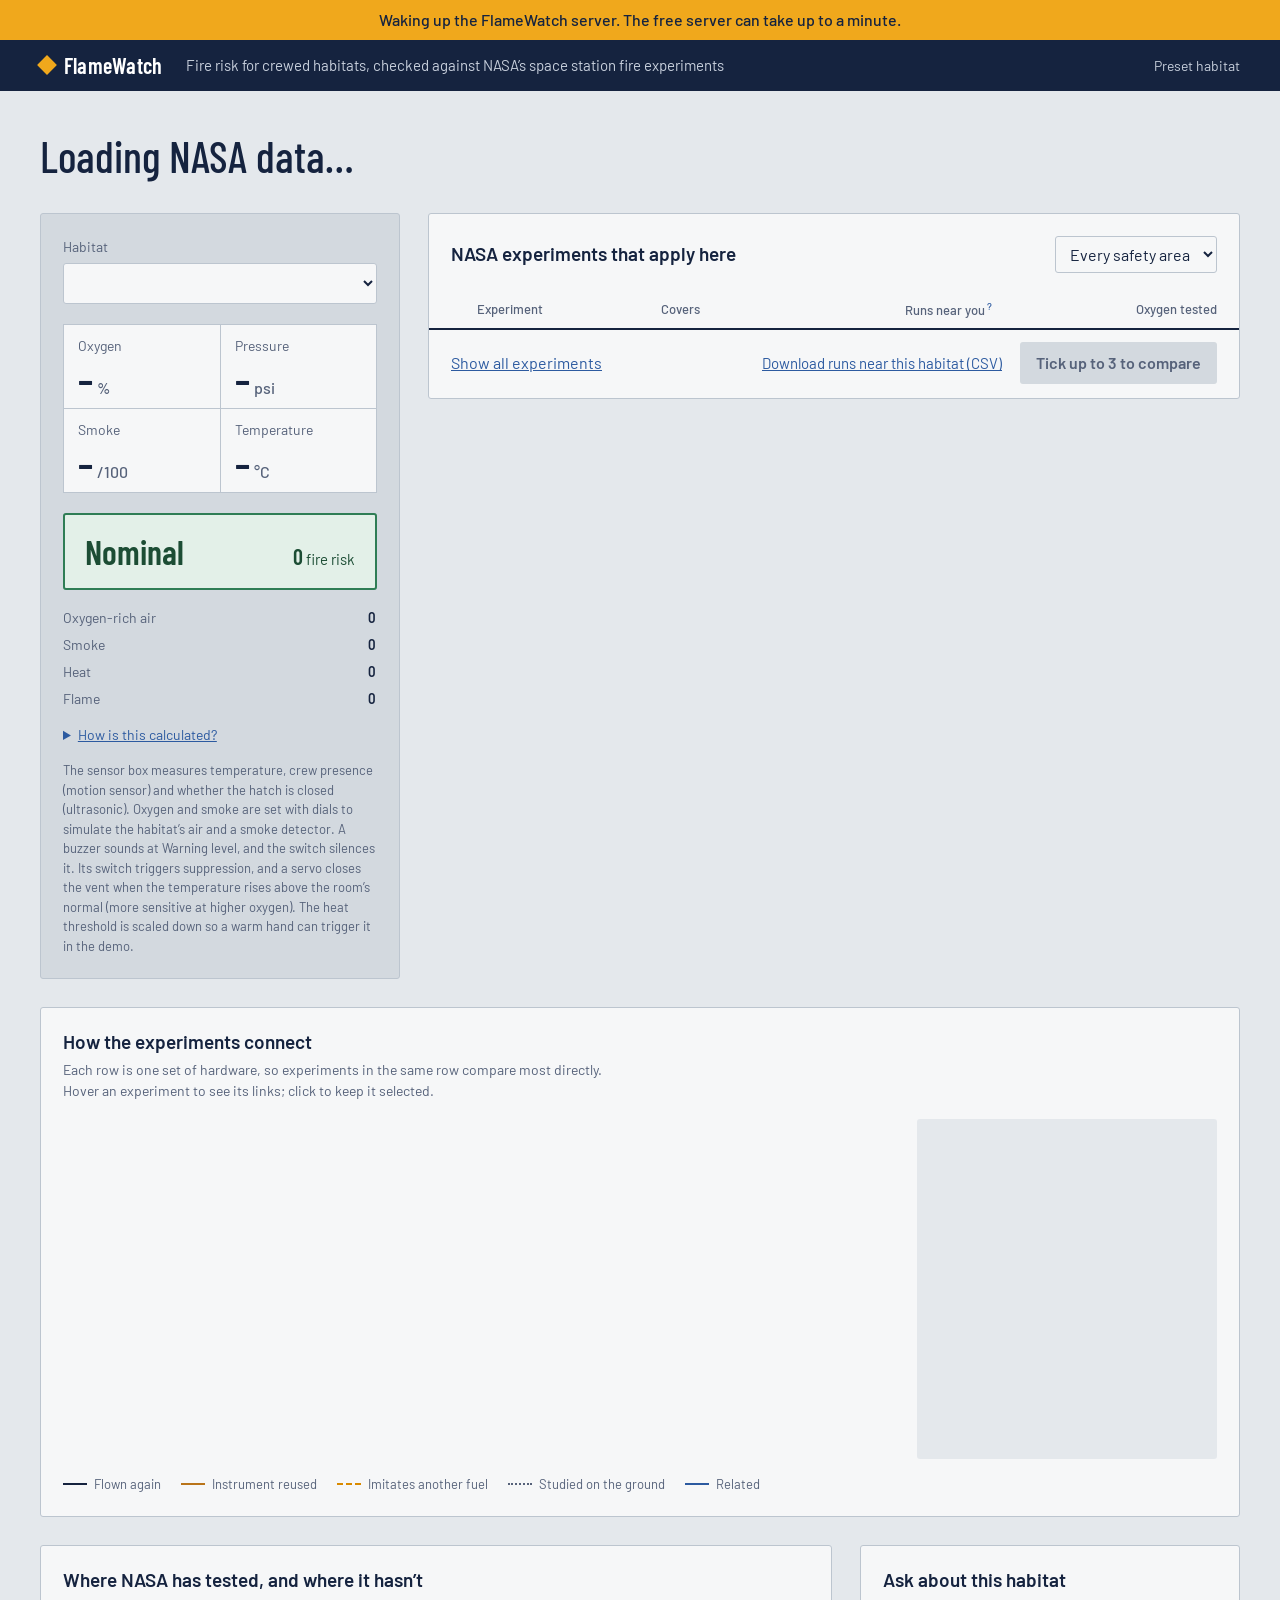
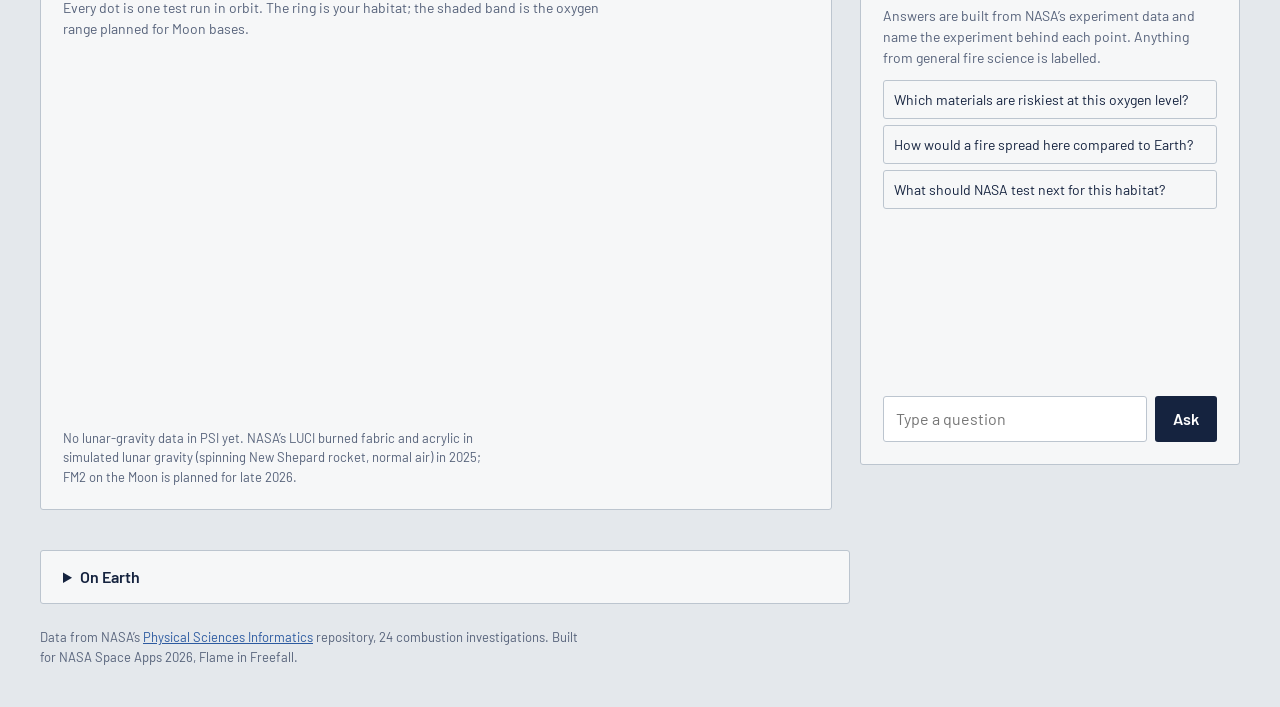
==== commit 62f0e74b: "Heat-rise vent, smoke knob, buzzer alarm" ====
--- a/frontend/index.html
+++ b/frontend/index.html
@@ -64,7 +64,7 @@
         <p class="note">This is a simple, transparent score for the demo, not a validated fire model.</p>
       </details>
 
-      <p class="note">The sensor box measures temperature, crew presence (motion sensor) and whether the hatch is closed (ultrasonic). Oxygen is set with a dial to simulate the habitat’s air. Its switch triggers suppression, and a servo closes the vent on a red alarm.</p>
+      <p class="note">The sensor box measures temperature, crew presence (motion sensor) and whether the hatch is closed (ultrasonic). Oxygen and smoke are set with dials to simulate the habitat’s air and a smoke detector. A buzzer sounds at Warning level, and the switch silences it. Its switch triggers suppression, and a servo closes the vent when the temperature rises above the room’s normal (more sensitive at higher oxygen). The heat threshold is scaled down so a warm hand can trigger it in the demo.</p>
     </section>
 
     <section class="experiments" aria-label="NASA experiments">
@@ -142,7 +142,7 @@
         </div>
       </div>
       <form id="chat-form">
-        <input id="chat-input" placeholder="Type a question" autocomplete="off" aria-label="Your question">
+        <input id="chat-input" placeholder="Type a question" autocomplete="off" aria-label="Your question" maxlength="500">
         <button type="submit">Ask</button>
       </form>
     </section>
--- a/frontend/style.css
+++ b/frontend/style.css
@@ -319,3 +319,4 @@
 .as-text { background: none; border: 0; padding: 0; font: inherit; color: var(--prevent); text-decoration: underline; cursor: pointer; }
 .md-actions { display: flex; gap: 16px; align-items: center; flex-wrap: wrap; margin-top: 4px; }
 .btn-quiet.as-link { background: none; border: 0; text-decoration: underline; cursor: pointer; padding: 0; font: inherit; }
+.msg.bot.limit { border-left-color: var(--muted); color: var(--muted); }
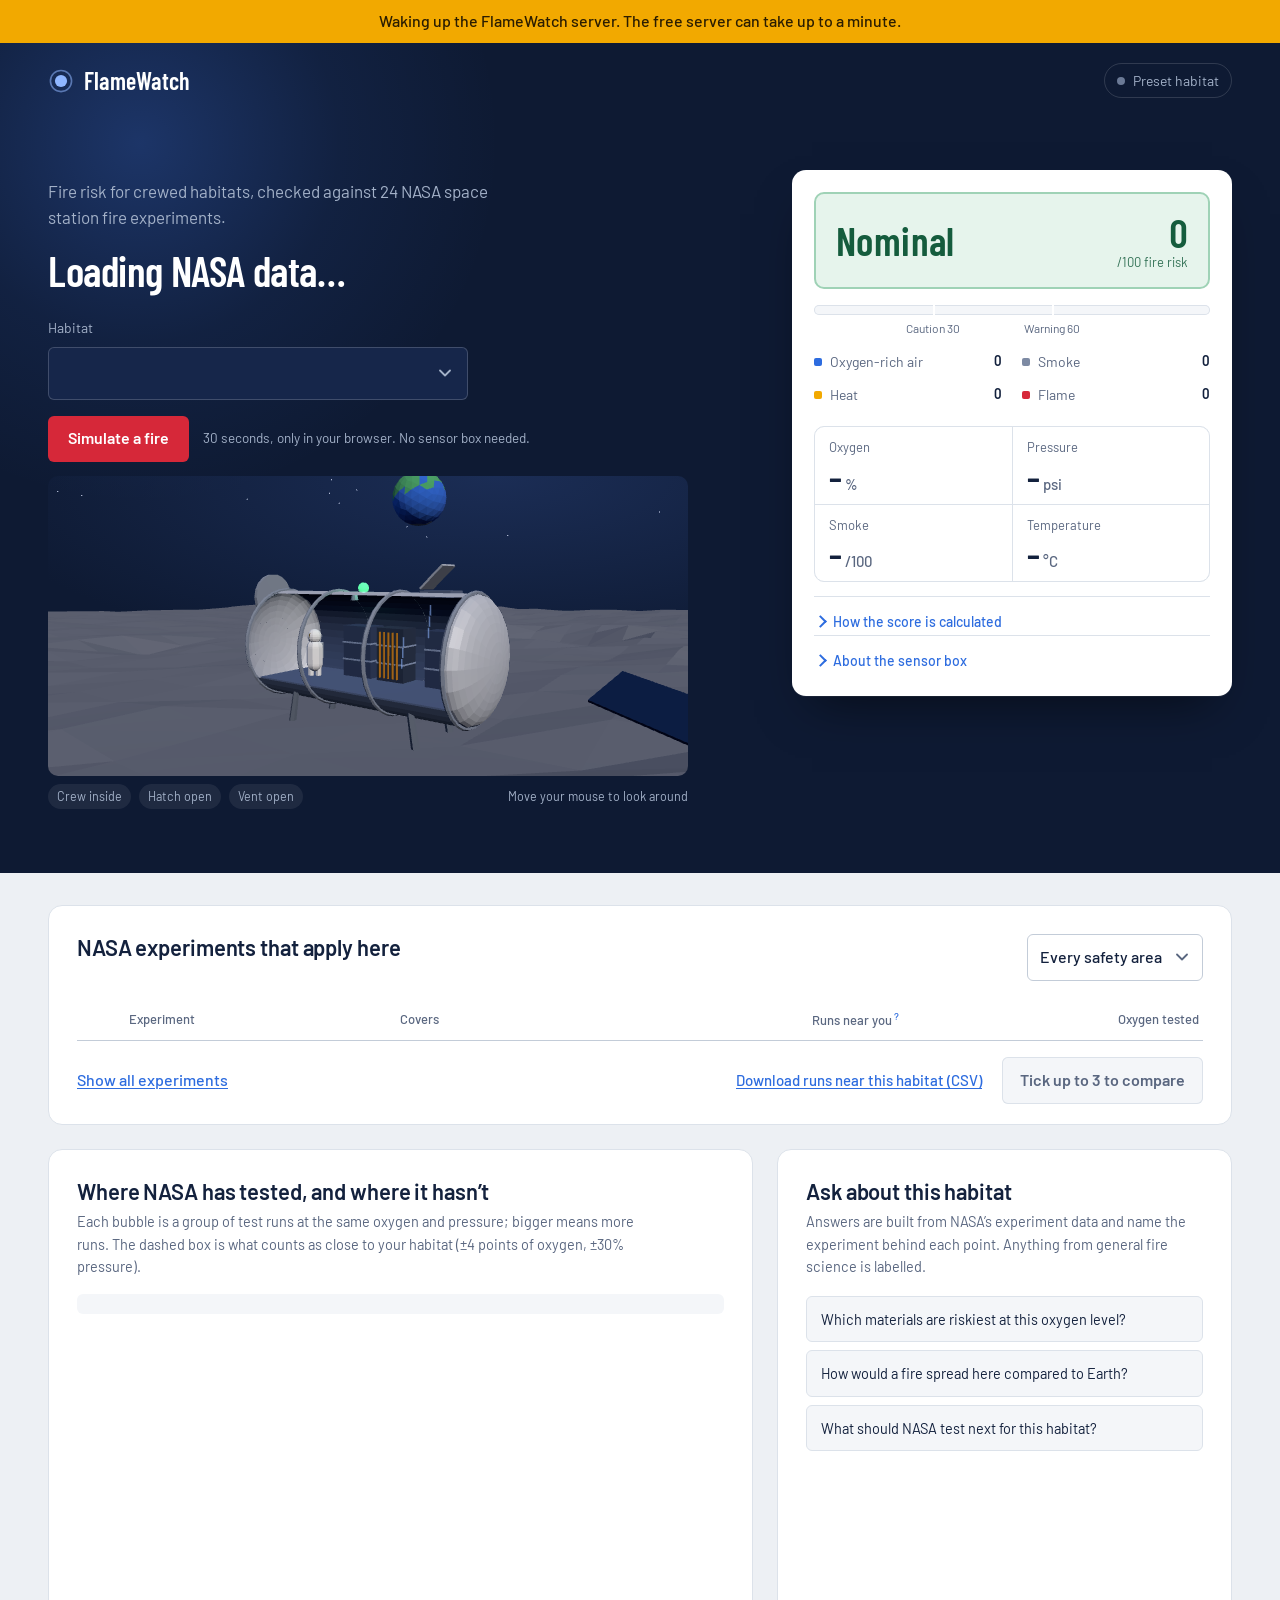
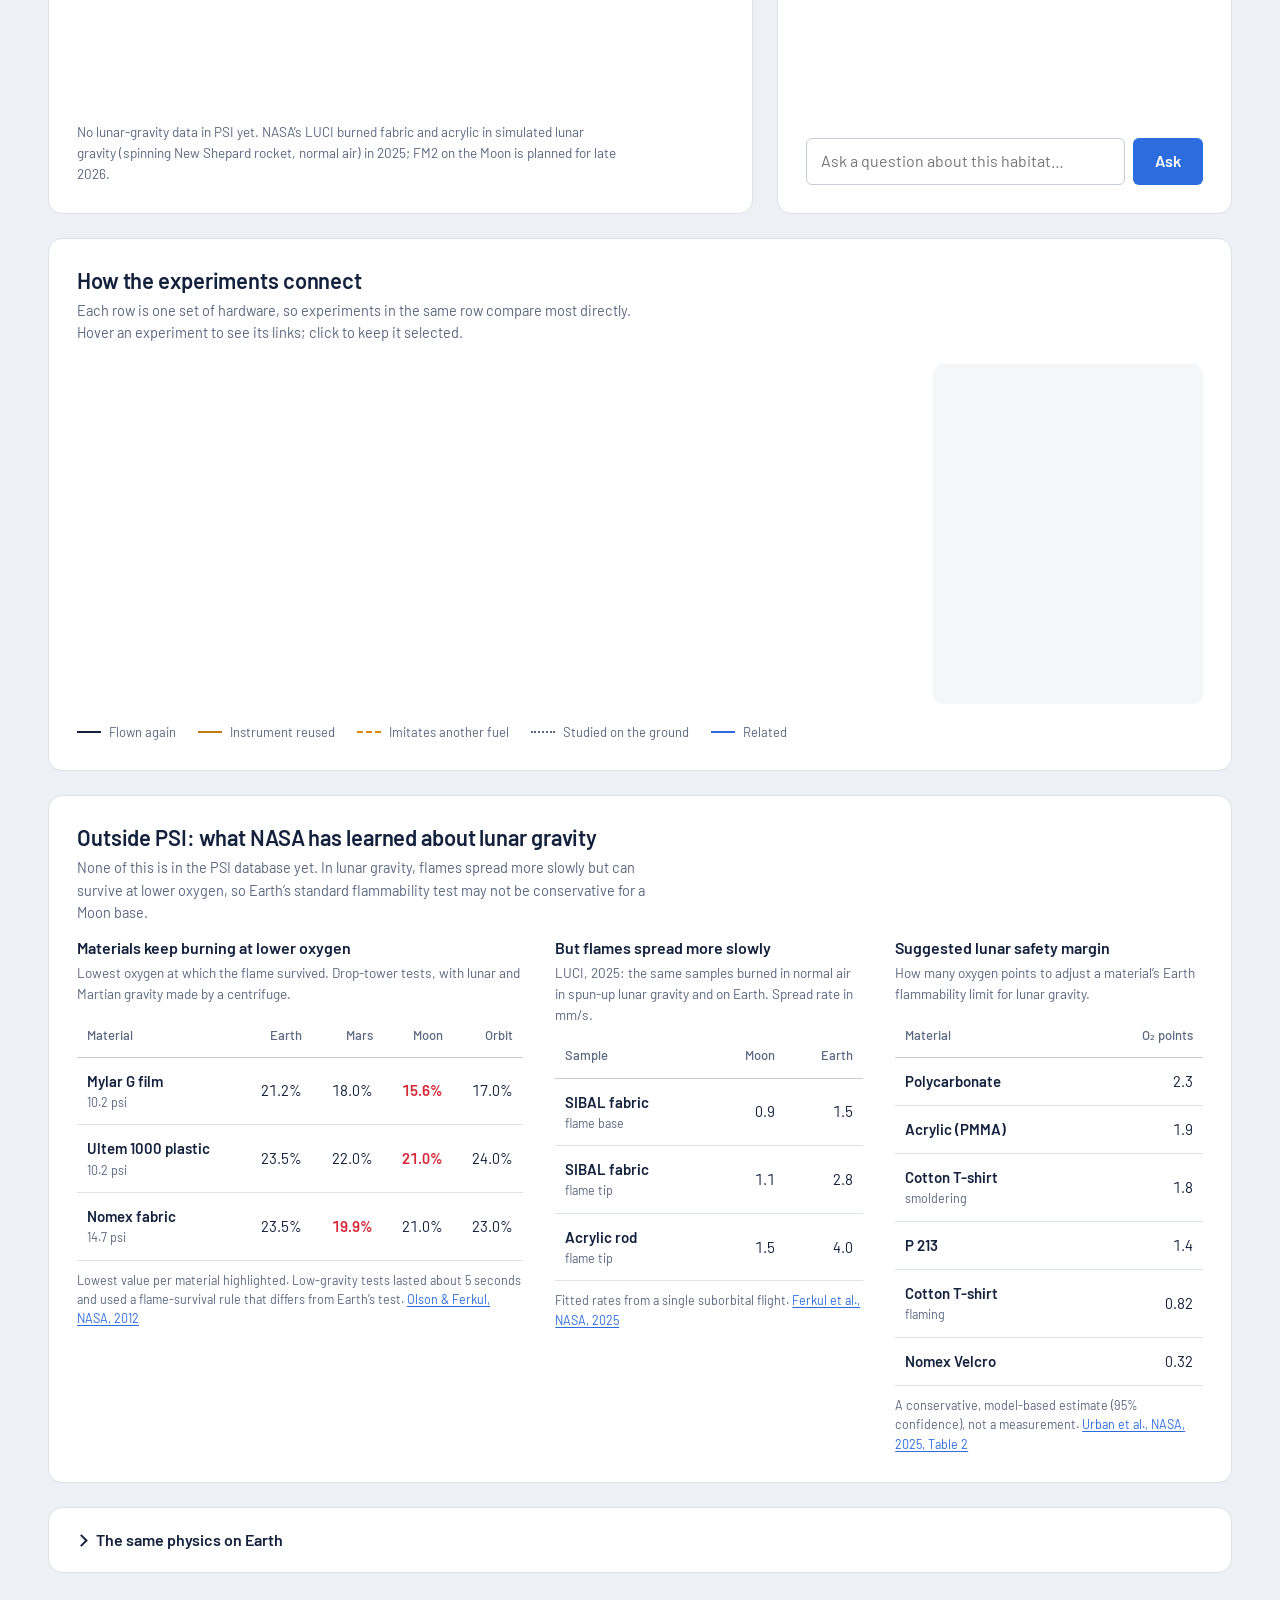
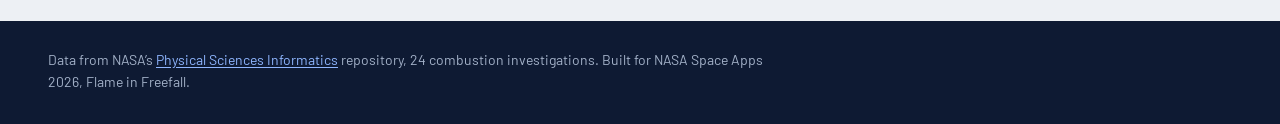
==== commit 6d6ab7da: "Redesign dashboard, add 3D habitat scene and lunar-gravity data Co-Authored-By: Claude Opus 5.5 <nor" ====
--- a/frontend/index.html
+++ b/frontend/index.html
@@ -3,87 +3,161 @@
 <head>
   <meta charset="utf-8">
   <meta name="viewport" content="width=device-width, initial-scale=1">
-  <title>FlameWatch</title>
-  <link rel="stylesheet" href="style.css">
+  <title>FlameWatch · Fire risk for crewed habitats</title>
+  <meta name="description" content="Checks a habitat's air against NASA's space station fire experiments and shows where the data runs out.">
+  <meta name="theme-color" content="#0e1a33">
+  <link rel="preload" href="fonts/barlow-condensed-latin-600-normal.woff2" as="font" type="font/woff2" crossorigin>
+  <link rel="stylesheet" href="style.css?v=9">
   <script src="chart.umd.min.js"></script>
 </head>
 <body>
-  <div id="conn-banner" class="banner" hidden>Waking up the FlameWatch server. The free server can take up to a minute.</div>
-
-  <header class="top">
-    <div class="brand">
-      <span class="mark" aria-hidden="true"></span>
-      <span class="name">FlameWatch</span>
-    </div>
-    <p class="tagline">Fire risk for crewed habitats, checked against NASA’s space station fire experiments</p>
-    <p id="source" class="source">Preset habitat</p>
+  <a class="skip" href="#experiments">Skip to the experiments</a>
+  <div id="conn-banner" class="banner" role="status" hidden>Waking up the FlameWatch server. The free server can take up to a minute.</div>
+
+  <header class="hero">
+    <div class="wrap bar">
+      <div class="brand">
+        <svg class="mark" viewBox="0 0 32 32" aria-hidden="true"><circle cx="16" cy="16" r="13" class="mark-halo"/><circle cx="16" cy="16" r="7.5" class="mark-core"/></svg>
+        <span class="name">FlameWatch</span>
+      </div>
+      <p id="source" class="source">Preset habitat</p>
+    </div>
+
+    <div class="wrap hero-grid">
+      <div class="hero-text">
+        <p class="lede">Fire risk for crewed habitats, checked against 24 NASA space station fire experiments.</p>
+        <h1 id="finding" aria-live="polite">Loading NASA data…</h1>
+        <label class="field">
+          <span>Habitat</span>
+          <select id="scenario"></select>
+        </label>
+        <div class="sim">
+          <button id="sim-btn" class="sim-btn" type="button">Simulate a fire</button>
+          <span id="sim-hint" class="sim-hint">30 seconds, only in your browser. No sensor box needed.</span>
+          <p id="sim-caption" class="sim-caption" aria-live="polite" hidden></p>
+        </div>
+        <div class="scene3d-wrap">
+          <div id="scene3d" class="scene3d" role="img" aria-label="3D view of the habitat, updated with the readings"></div>
+          <div class="scene-tags" aria-hidden="true"><span id="tag-crew">Crew inside</span><span id="tag-hatch">Hatch open</span><span id="tag-vent">Vent open</span><span class="drag-hint">Move your mouse to look around</span></div>
+        </div>
+        <figure class="scene" aria-label="Drawing of the habitat module, updated with the readings">
+          <svg id="scene" viewBox="0 0 640 232" role="img" aria-labelledby="scene-t">
+            <title id="scene-t">Habitat module cutaway</title>
+            <defs>
+              <filter id="soft" x="-30%" y="-60%" width="160%" height="220%"><feGaussianBlur stdDeviation="6"/></filter>
+              <clipPath id="hull-in"><rect x="74" y="64" width="492" height="104" rx="46"/></clipPath>
+              <radialGradient id="glow" cx="50%" cy="80%" r="60%"><stop offset="0" stop-color="#ff8a3d" stop-opacity=".75"/><stop offset="1" stop-color="#ff8a3d" stop-opacity="0"/></radialGradient>
+              <linearGradient id="ground" x1="0" y1="0" x2="0" y2="1"><stop offset="0" stop-color="#2b3856"/><stop offset="1" stop-color="#18223a"/></linearGradient>
+            </defs>
+            <g class="sky">
+              <circle cx="604" cy="30" r="15" class="earth"/><path d="M596 24c4-3 9-2 10 2s-3 5-1 9c-4 1-9-2-9-6s-2-3 0-5z" class="earth-land"/>
+              <circle cx="40" cy="22" r="1.2"/><circle cx="120" cy="40" r="1"/><circle cx="230" cy="16" r="1.4"/><circle cx="380" cy="26" r="1"/><circle cx="520" cy="14" r="1.2"/><circle cx="560" cy="58" r="1"/><circle cx="20" cy="70" r="1"/>
+            </g>
+            <path d="M0 196 Q320 178 640 194 V232 H0Z" fill="url(#ground)"/>
+            <ellipse cx="560" cy="212" rx="34" ry="5" class="crater"/><ellipse cx="30" cy="206" rx="20" ry="3.5" class="crater"/><ellipse cx="300" cy="222" rx="26" ry="4" class="crater"/>
+            <path d="M140 170v24M500 170v24M126 194h28M486 194h28" class="leg"/>
+
+            <g clip-path="url(#hull-in)">
+              <rect x="74" y="64" width="492" height="104" class="air"/>
+              <rect x="300" y="70" width="120" height="98" fill="url(#glow)" class="heat"/>
+              <path d="M74 160h492" class="floor"/>
+              <g class="rack"><rect x="206" y="84" width="58" height="72" rx="3"/><path d="M206 108h58M206 132h58"/></g>
+              <g class="rack fire-rack"><rect x="330" y="84" width="60" height="72" rx="3"/><path d="M340 92v56M350 92v56M360 92v56M370 92v56M380 92v56" class="cables"/></g>
+              <g class="rack"><rect x="452" y="84" width="66" height="72" rx="3"/><path d="M452 108h66M452 132h66"/></g>
+              <path d="M470 72c-10 18-34 26-52 46" class="airflow"/><path d="M490 72c-4 22-24 40-40 56" class="airflow"/>
+              <g class="flame"><path d="M360 156c-16-10-14-30 0-50c14 20 16 40 0 50z" class="f-out"/><path d="M360 156c-8-6-7-18 0-30c7 12 8 24 0 30z" class="f-in"/></g>
+              <g class="smoke" filter="url(#soft)">
+                <circle cx="300" cy="96" r="18"/><circle cx="340" cy="84" r="22"/><circle cx="388" cy="90" r="20"/><circle cx="430" cy="82" r="18"/>
+                <circle cx="260" cy="88" r="16"/><circle cx="470" cy="94" r="16"/><circle cx="220" cy="100" r="14"/><circle cx="510" cy="104" r="14"/><circle cx="360" cy="110" r="16"/>
+              </g>
+              <g class="co2"><path d="M262 72l-18 40M262 72l0 44M262 72l18 40M262 72l36 30M262 72l-36 30"/><rect x="74" y="64" width="492" height="104" class="co2-haze"/></g>
+              <g class="crew"><circle cx="150" cy="102" r="9"/><rect x="137" y="113" width="26" height="34" rx="9"/><path d="M143 147v12M157 147v12"/></g>
+              <rect x="80" y="88" width="14" height="68" rx="2" class="hatch"/>
+              <text x="108" y="82" id="scene-air" class="air-label">34% O₂ · 8.2 psi</text>
+            </g>
+            <rect x="72" y="62" width="496" height="108" rx="48" class="hull"/>
+            <rect x="256" y="58" width="12" height="8" rx="2" class="nozzle"/>
+            <g class="vent"><rect x="440" y="54" width="60" height="8" rx="2" class="vent-frame"/><rect x="442" y="56" width="56" height="4" class="vent-flap"/></g>
+            <circle cx="320" cy="52" r="7" class="beacon"/><path d="M314 59h12" class="leg"/>
+            <text x="150" y="216" text-anchor="middle" id="scene-crew" class="tag">Crew inside</text>
+            <text x="64" y="186" text-anchor="middle" id="scene-hatch" class="tag">Hatch open</text>
+            <text x="520" y="40" text-anchor="start" id="scene-vent" class="tag">Vent open</text>
+          </svg>
+        </figure>
+      </div>
+
+      <section class="instrument" aria-label="Habitat conditions">
+        <div id="lamp" class="lamp green" role="status">
+          <span id="lamp-word" class="lamp-word">Nominal</span>
+          <span class="lamp-score"><span id="risk-score">0</span><small>/100 fire risk</small></span>
+        </div>
+
+        <div class="gauge" aria-hidden="true">
+          <div class="gauge-track">
+            <span id="g-atm" class="seg s-atm"></span><span id="g-smoke" class="seg s-smoke"></span><span id="g-heat" class="seg s-heat"></span><span id="g-flame" class="seg s-flame"></span>
+          </div>
+          <div class="gauge-scale"><span style="left:30%">Caution 30</span><span style="left:60%">Warning 60</span></div>
+        </div>
+        <dl class="breakdown" aria-label="What adds to the risk">
+          <div><dt><i class="dot s-atm"></i>Oxygen-rich air</dt><dd id="p-atm">0</dd></div>
+          <div><dt><i class="dot s-smoke"></i>Smoke</dt><dd id="p-smoke">0</dd></div>
+          <div><dt><i class="dot s-heat"></i>Heat</dt><dd id="p-heat">0</dd></div>
+          <div><dt><i class="dot s-flame"></i>Flame</dt><dd id="p-flame">0</dd></div>
+        </dl>
+
+        <dl class="readings">
+          <div><dt>Oxygen</dt><dd><span id="r-o2">–</span><small>%</small></dd></div>
+          <div><dt>Pressure</dt><dd><span id="r-p">–</span><small>psi</small></dd></div>
+          <div><dt>Smoke</dt><dd><span id="r-smoke">–</span><small>/100</small></dd></div>
+          <div><dt>Temperature</dt><dd><span id="r-temp">–</span><small>°C</small></dd></div>
+        </dl>
+
+        <dl id="box-status" class="readings box" aria-label="Sensor box module status" hidden>
+          <div><dt>Crew in module</dt><dd id="r-crew">–</dd></div>
+          <div><dt>Hatch</dt><dd id="r-hatch">–</dd></div>
+          <div><dt>Ventilation</dt><dd id="r-vent">–</dd></div>
+        </dl>
+        <p id="box-alert" class="callout alert" hidden></p>
+
+        <p id="risk-explain" class="explain"></p>
+        <details class="disclose">
+          <summary>How the score is calculated</summary>
+          <dl id="formula-list"></dl>
+          <p id="formula-why" class="note"></p>
+          <p class="note">This is a simple, transparent score for the demo, not a validated fire model.</p>
+        </details>
+        <details class="disclose">
+          <summary>About the sensor box</summary>
+          <p class="note">The sensor box measures temperature, crew presence (motion sensor) and whether the hatch is closed (ultrasonic). Oxygen and smoke are set with dials to simulate the habitat’s air and a smoke detector. A buzzer sounds at Warning level, and the switch silences it. Its switch triggers suppression, and a servo closes the vent when the temperature rises above the room’s normal (more sensitive at higher oxygen). The heat threshold is scaled down so a warm hand can trigger it in the demo.</p>
+        </details>
+      </section>
+    </div>
   </header>
 
-  <section class="finding" aria-live="polite">
-    <h1 id="finding">Loading NASA data…</h1>
-  </section>
-
-  <main class="grid">
-    <section class="habitat" aria-label="Habitat conditions">
-      <label class="field">
-        <span>Habitat</span>
-        <select id="scenario"></select>
-      </label>
-
-      <dl class="readings">
-        <div><dt>Oxygen</dt><dd><span id="r-o2">–</span><small>%</small></dd></div>
-        <div><dt>Pressure</dt><dd><span id="r-p">–</span><small>psi</small></dd></div>
-        <div><dt>Smoke</dt><dd><span id="r-smoke">–</span><small>/100</small></dd></div>
-        <div><dt>Temperature</dt><dd><span id="r-temp">–</span><small>°C</small></dd></div>
-      </dl>
-
-      <dl id="box-status" class="readings box" aria-label="Sensor box module status" hidden>
-        <div><dt>Crew in module</dt><dd id="r-crew">–</dd></div>
-        <div><dt>Hatch</dt><dd id="r-hatch">–</dd></div>
-        <div><dt>Ventilation</dt><dd id="r-vent">–</dd></div>
-      </dl>
-      <p id="box-alert" class="callout" hidden></p>
-
-      <div id="lamp" class="lamp green" role="status">
-        <span id="lamp-word" class="lamp-word">Nominal</span>
-        <span class="lamp-score"><span id="risk-score">0</span> fire risk</span>
-      </div>
-
-      <table class="breakdown" aria-label="What adds to the risk">
-        <tr><th>Oxygen-rich air</th><td id="p-atm">0</td></tr>
-        <tr><th>Smoke</th><td id="p-smoke">0</td></tr>
-        <tr><th>Heat</th><td id="p-heat">0</td></tr>
-        <tr><th>Flame</th><td id="p-flame">0</td></tr>
-      </table>
-
-      <p id="risk-explain" class="explain"></p>
-      <details class="formula">
-        <summary>How is this calculated?</summary>
-        <dl id="formula-list"></dl>
-        <p id="formula-why" class="note"></p>
-        <p class="note">This is a simple, transparent score for the demo, not a validated fire model.</p>
-      </details>
-
-      <p class="note">The sensor box measures temperature, crew presence (motion sensor) and whether the hatch is closed (ultrasonic). Oxygen and smoke are set with dials to simulate the habitat’s air and a smoke detector. A buzzer sounds at Warning level, and the switch silences it. Its switch triggers suppression, and a servo closes the vent when the temperature rises above the room’s normal (more sensitive at higher oxygen). The heat threshold is scaled down so a warm hand can trigger it in the demo.</p>
-    </section>
-
-    <section class="experiments" aria-label="NASA experiments">
+  <main class="wrap stack">
+    <section id="experiments" class="panel experiments" aria-labelledby="exp-h">
       <div class="section-head">
-        <h2>NASA experiments that apply here</h2>
-        <select id="area" aria-label="Filter by safety area">
-          <option value="all">Every safety area</option>
-          <option value="prevention">Preventing fires</option>
-          <option value="detection">Detecting smoke</option>
-          <option value="suppression">Putting fires out</option>
-        </select>
-      </div>
-      <p id="near-rule" class="rule-note"></p>
-      <table class="exp-table">
-        <thead>
-          <tr><th class="pick"><span class="sr">Compare</span></th><th>Experiment</th><th>Covers</th><th class="num"><span id="near-head" title="">Runs near you<sup aria-hidden="true">?</sup></span></th><th class="num">Oxygen tested</th></tr>
-        </thead>
-        <tbody id="rank-body"></tbody>
-      </table>
+        <div>
+          <h2 id="exp-h">NASA experiments that apply here</h2>
+          <p id="near-rule" class="sub"></p>
+        </div>
+        <label class="filter"><span class="sr">Safety area</span>
+          <select id="area">
+            <option value="all">Every safety area</option>
+            <option value="prevention">Preventing fires</option>
+            <option value="detection">Detecting smoke</option>
+            <option value="suppression">Putting fires out</option>
+          </select>
+        </label>
+      </div>
+      <div class="table-scroll">
+        <table class="exp-table">
+          <thead>
+            <tr><th class="pick"><span class="sr">Compare</span></th><th>Experiment</th><th>Covers</th><th class="num"><span id="near-head" title="">Runs near you<sup aria-hidden="true">?</sup></span></th><th class="num">Oxygen tested</th></tr>
+          </thead>
+          <tbody id="rank-body"></tbody>
+        </table>
+      </div>
       <div class="table-foot">
         <button id="show-all" class="link-btn" type="button">Show all experiments</button>
         <div class="actions">
@@ -93,18 +167,46 @@
       </div>
     </section>
 
-    <section id="compare" class="compare" aria-label="Compare experiments" hidden>
+    <section id="compare" class="panel compare" aria-labelledby="cmp-h" hidden>
       <div class="section-head">
-        <h2>Side by side</h2>
+        <h2 id="cmp-h">Side by side</h2>
         <button id="compare-close" class="link-btn" type="button">Close</button>
       </div>
       <ul id="compare-summary" class="compare-summary"></ul>
       <div class="compare-scroll"><table id="compare-table" class="compare-table"></table></div>
     </section>
 
-    <section id="map" class="map" aria-label="How the experiments connect">
+    <div class="split">
+      <section class="panel gaps" aria-labelledby="gaps-h">
+        <h2 id="gaps-h">Where NASA has tested, and where it hasn’t</h2>
+        <p class="sub">Each bubble is a group of test runs at the same oxygen and pressure; bigger means more runs. The dashed box is what counts as close to your habitat (±4 points of oxygen, ±30% pressure).</p>
+        <p id="gap-takeaway" class="gap-takeaway"></p>
+        <div class="chart-wrap"><canvas id="gap-chart" role="img" aria-label="Bubble chart of NASA test runs by oxygen and pressure, with your habitat and the conditions counted as close to it marked"></canvas></div>
+        <p id="gap-offtop" class="note"></p>
+        <p id="saffire-note" class="callout" hidden>NASA’s Saffire-VI burned fabric and acrylic at 29–31% oxygen and about 7.9 psi in its final 2023–24 flight. Those results aren’t in the PSI data yet. <a href="https://ntrs.nasa.gov/citations/20240002981" target="_blank" rel="noopener">NASA report</a></p>
+        <p class="note">No lunar-gravity data in PSI yet. NASA’s LUCI burned fabric and acrylic in simulated lunar gravity (spinning New Shepard rocket, normal air) in 2025; FM2 on the Moon is planned for late 2026.</p>
+      </section>
+
+      <section class="panel ask" aria-labelledby="ask-h">
+        <h2 id="ask-h">Ask about this habitat</h2>
+        <p class="sub">Answers are built from NASA’s experiment data and name the experiment behind each point. Anything from general fire science is labelled.</p>
+        <div id="chat-log" class="chat-log" aria-live="polite">
+          <div class="suggest">
+            <button type="button" class="q">Which materials are riskiest at this oxygen level?</button>
+            <button type="button" class="q">How would a fire spread here compared to Earth?</button>
+            <button type="button" class="q">What should NASA test next for this habitat?</button>
+          </div>
+        </div>
+        <form id="chat-form">
+          <input id="chat-input" name="question" placeholder="Ask a question about this habitat…" autocomplete="off" aria-label="Your question" maxlength="500">
+          <button type="submit">Ask</button>
+        </form>
+      </section>
+    </div>
+
+    <section id="map" class="panel map" aria-labelledby="map-h">
       <div class="map-head">
-        <h2>How the experiments connect</h2>
+        <h2 id="map-h">How the experiments connect</h2>
         <p class="sub">Each row is one set of hardware, so experiments in the same row compare most directly. Hover an experiment to see its links; click to keep it selected.</p>
       </div>
       <div class="map-body">
@@ -123,41 +225,75 @@
       </ul>
     </section>
 
-    <section class="gaps" aria-label="Where NASA has data">
-      <h2>Where NASA has tested, and where it hasn’t</h2>
-      <p class="sub">Every dot is one test run in orbit. The ring is your habitat; the shaded band is the oxygen range planned for Moon bases.</p>
-      <div class="chart-wrap"><canvas id="gap-chart"></canvas></div>
-      <p id="saffire-note" class="callout" hidden>NASA’s Saffire-VI burned fabric and acrylic at 29–31% oxygen and about 7.9 psi in its final 2023–24 flight. Those results aren’t in the PSI data yet. <a href="https://ntrs.nasa.gov/citations/20240002981" target="_blank" rel="noopener">NASA report</a></p>
-      <p class="note">No lunar-gravity data in PSI yet. NASA’s LUCI burned fabric and acrylic in simulated lunar gravity (spinning New Shepard rocket, normal air) in 2025; FM2 on the Moon is planned for late 2026.</p>
-    </section>
-
-    <section class="ask" aria-label="Ask about this habitat">
-      <h2>Ask about this habitat</h2>
-      <div id="chat-log" class="chat-log">
-        <p class="hint">Answers are built from NASA’s experiment data and name the experiment behind each point. Anything from general fire science is labelled.</p>
-        <div class="suggest">
-          <button type="button" class="q">Which materials are riskiest at this oxygen level?</button>
-          <button type="button" class="q">How would a fire spread here compared to Earth?</button>
-          <button type="button" class="q">What should NASA test next for this habitat?</button>
-        </div>
-      </div>
-      <form id="chat-form">
-        <input id="chat-input" placeholder="Type a question" autocomplete="off" aria-label="Your question" maxlength="500">
-        <button type="submit">Ask</button>
-      </form>
-    </section>
+    <section class="panel gravity" aria-labelledby="grav-h">
+      <h2 id="grav-h">Outside PSI: what NASA has learned about lunar gravity</h2>
+      <p class="sub">None of this is in the PSI database yet. In lunar gravity, flames spread more slowly but can survive at lower oxygen, so Earth’s standard flammability test may not be conservative for a Moon base.</p>
+      <div class="gravity-cols">
+        <div class="gcol">
+          <h3>Materials keep burning at lower oxygen</h3>
+          <p class="g-sub">Lowest oxygen at which the flame survived. Drop-tower tests, with lunar and Martian gravity made by a centrifuge.</p>
+          <div class="table-scroll">
+            <table class="gravity-table">
+              <thead><tr><th>Material</th><th class="num">Earth</th><th class="num">Mars</th><th class="num">Moon</th><th class="num">Orbit</th></tr></thead>
+              <tbody>
+                <tr><th scope="row">Mylar G film <small>10.2 psi</small></th><td class="num">21.2%</td><td class="num">18.0%</td><td class="num low">15.6%</td><td class="num">17.0%</td></tr>
+                <tr><th scope="row">Ultem 1000 plastic <small>10.2 psi</small></th><td class="num">23.5%</td><td class="num">22.0%</td><td class="num low">21.0%</td><td class="num">24.0%</td></tr>
+                <tr><th scope="row">Nomex fabric <small>14.7 psi</small></th><td class="num">23.5%</td><td class="num low">19.9%</td><td class="num">21.0%</td><td class="num">23.0%</td></tr>
+              </tbody>
+            </table>
+          </div>
+          <p class="g-note">Lowest value per material highlighted. Low-gravity tests lasted about 5 seconds and used a flame-survival rule that differs from Earth’s test. <a href="https://ntrs.nasa.gov/citations/20130010991" target="_blank" rel="noopener">Olson &amp; Ferkul, NASA, 2012</a></p>
+        </div>
+        <div class="gcol">
+          <h3>But flames spread more slowly</h3>
+          <p class="g-sub">LUCI, 2025: the same samples burned in normal air in spun-up lunar gravity and on Earth. Spread rate in mm/s.</p>
+          <div class="table-scroll">
+            <table class="gravity-table">
+              <thead><tr><th>Sample</th><th class="num">Moon</th><th class="num">Earth</th></tr></thead>
+              <tbody>
+                <tr><th scope="row">SIBAL fabric <small>flame base</small></th><td class="num">0.9</td><td class="num">1.5</td></tr>
+                <tr><th scope="row">SIBAL fabric <small>flame tip</small></th><td class="num">1.1</td><td class="num">2.8</td></tr>
+                <tr><th scope="row">Acrylic rod <small>flame tip</small></th><td class="num">1.5</td><td class="num">4.0</td></tr>
+              </tbody>
+            </table>
+          </div>
+          <p class="g-note">Fitted rates from a single suborbital flight. <a href="https://ntrs.nasa.gov/api/citations/20250010653/downloads/ASGSR%202025-LUCI-Ferkul-Presentation-v2-20250010653.pdf" target="_blank" rel="noopener">Ferkul et al., NASA, 2025</a></p>
+        </div>
+        <div class="gcol">
+          <h3>Suggested lunar safety margin</h3>
+          <p class="g-sub">How many oxygen points to adjust a material’s Earth flammability limit for lunar gravity.</p>
+          <div class="table-scroll">
+            <table class="gravity-table">
+              <thead><tr><th>Material</th><th class="num">O₂ points</th></tr></thead>
+              <tbody>
+                <tr><th scope="row">Polycarbonate</th><td class="num">2.3</td></tr>
+                <tr><th scope="row">Acrylic (PMMA)</th><td class="num">1.9</td></tr>
+                <tr><th scope="row">Cotton T-shirt <small>smoldering</small></th><td class="num">1.8</td></tr>
+                <tr><th scope="row">P 213</th><td class="num">1.4</td></tr>
+                <tr><th scope="row">Cotton T-shirt <small>flaming</small></th><td class="num">0.82</td></tr>
+                <tr><th scope="row">Nomex Velcro</th><td class="num">0.32</td></tr>
+              </tbody>
+            </table>
+          </div>
+          <p class="g-note">A conservative, model-based estimate (95% confidence), not a measurement. <a href="https://ntrs.nasa.gov/citations/20250002114" target="_blank" rel="noopener">Urban et al., NASA, 2025, Table 2</a></p>
+        </div>
+      </div>
+    </section>
+
+    <details class="panel earth">
+      <summary>The same physics on Earth</summary>
+      <p>The same physics applies wherever air is oxygen-enriched on Earth, such as hospital oxygen therapy and hyperbaric chambers. NASA fire research has also fed into everyday safety equipment, including smoke detectors, firefighter gear and water-mist extinguishers.</p>
+    </details>
   </main>
 
-  <details class="earth">
-    <summary>On Earth</summary>
-    <p>The same physics applies wherever air is oxygen-enriched on Earth, such as hospital oxygen therapy and hyperbaric chambers. NASA fire research has also fed into everyday safety equipment, including smoke detectors, firefighter gear and water-mist extinguishers.</p>
-  </details>
-
-  <footer>
-    Data from NASA’s <a href="https://psi.nasa.gov/physci/repo/search?q=combustion" target="_blank" rel="noopener">Physical Sciences Informatics</a> repository, 24 combustion investigations. Built for NASA Space Apps 2026, Flame in Freefall.
+  <footer class="foot">
+    <div class="wrap">
+      <p>Data from NASA’s <a href="https://psi.nasa.gov/physci/repo/search?q=combustion" target="_blank" rel="noopener">Physical Sciences Informatics</a> repository, 24 combustion investigations. Built for NASA Space Apps 2026, Flame in Freefall.</p>
+    </div>
   </footer>
 
-  <script src="config.js"></script>
-  <script src="app.js"></script>
+  <script src="config.js?v=2"></script>
+  <script src="app.js?v=7"></script>
+  <script type="module" src="scene3d.js?v=2"></script>
 </body>
 </html>
--- a/frontend/style.css
+++ b/frontend/style.css
@@ -1,5 +1,8 @@
-/* FlameWatch: styled after an ISS module interior.
-   Light panel greys, navy labelling, amber/red caution lamps. */
+/* FlameWatch
+   A fire-safety console for crewed habitats. Night-navy cabin band on top,
+   cool hull-grey page, white rack panels. Flame blue (a flame in orbit burns
+   as a blue sphere) is the one accent; amber and red are reserved for status,
+   the way ISS caution & warning lamps use them. */
 
 @font-face { font-family: "Barlow"; src: url("fonts/barlow-latin-400-normal.woff2") format("woff2"); font-weight: 400; font-display: swap; }
 @font-face { font-family: "Barlow"; src: url("fonts/barlow-latin-500-normal.woff2") format("woff2"); font-weight: 500; font-display: swap; }
@@ -8,246 +11,301 @@
 @font-face { font-family: "Barlow Condensed"; src: url("fonts/barlow-condensed-latin-600-normal.woff2") format("woff2"); font-weight: 600; font-display: swap; }
 
 :root {
-  --wall: #e4e8ec;      /* module wall */
-  --panel: #f6f7f8;     /* rack face */
-  --rack: #d3d9df;      /* recessed panel */
-  --ink: #15233f;       /* navy labelling */
-  --muted: #56627a;
-  --rule: #bcc5cf;
-  --nominal: #2f7d55;
-  --caution: #f0a81c;
-  --warning: #cf2f3f;
-  --prevent: #2c5aa0;
-  --detect: #b9741a;
-  --suppress: #2f7d55;
+  /* surfaces */
+  --night: #0e1a33;       /* cabin band */
+  --night-2: #16264a;
+  --hull: #edf0f4;        /* page */
+  --panel: #ffffff;
+  --well: #f4f6f9;        /* recessed areas inside a panel */
+  --rule: #dce2ea;
+  --rule-strong: #c3ccd8;
+  /* text */
+  --ink: #13213d;
+  --muted: #5a6780;
+  --on-night: #e9eef7;
+  --on-night-muted: #a3b1c8;
+  /* accent + status */
+  --flame: #2d6cdf;
+  --flame-soft: #e7effd;
+  --flame-glow: #8fb6ff;
+  --nominal: #1f8a5b;
+  --caution: #f2a900;
+  --warning: #d62839;
+  /* safety areas (chart, table, map) */
+  --prevent: #2d6cdf;
+  --detect: #c27a12;
+  --suppress: #1f8a5b;
+  /* aliases kept for older rules */
+  --wall: var(--well);
+  --rack: var(--well);
+  /* type + shape */
   --sans: "Barlow", "Segoe UI", system-ui, sans-serif;
   --narrow: "Barlow Condensed", "Arial Narrow", var(--sans);
+  --r-sm: 6px;
+  --r: 10px;
+  --r-lg: 14px;
+  --gutter: clamp(16px, 4vw, 48px);
+  --ease: cubic-bezier(.2, .7, .2, 1);
 }
 
 * { box-sizing: border-box; }
-html { background: var(--wall); }
-body { margin: 0; color: var(--ink); font: 400 16px/1.5 var(--sans); }
-a { color: var(--prevent); }
+html { background: var(--hull); -webkit-text-size-adjust: 100%; }
+body { margin: 0; color: var(--ink); font: 400 16px/1.55 var(--sans); background: var(--hull); }
+a { color: var(--flame); text-underline-offset: 2px; }
 a:hover { color: var(--ink); }
-:focus-visible { outline: 3px solid var(--caution); outline-offset: 2px; }
-h2 { font: 600 19px/1.3 var(--sans); margin: 0; }
+:focus-visible { outline: 3px solid var(--flame); outline-offset: 2px; border-radius: 3px; }
+h1, h2, h3 { text-wrap: balance; }
+h2 { font: 600 22px/1.2 var(--sans); margin: 0; letter-spacing: -.005em; }
 select, input, button { font: inherit; color: inherit; }
-
-.banner { background: var(--caution); text-align: center; padding: 8px 16px; font-weight: 500; }
-
-/* ---------- top bar ---------- */
-.top { display: flex; align-items: center; gap: 24px; padding: 14px 40px; background: var(--ink); color: #fff; }
+button { cursor: pointer; }
+button, a, select, summary, input[type="checkbox"], .exp-row { touch-action: manipulation; -webkit-tap-highlight-color: rgba(45, 108, 223, .15); }
+.sr { position: absolute; width: 1px; height: 1px; overflow: hidden; clip: rect(0 0 0 0); white-space: nowrap; }
+.skip { position: absolute; left: 12px; top: -60px; z-index: 50; background: var(--panel); color: var(--ink); padding: 10px 14px; border-radius: var(--r-sm); font-weight: 600; }
+.skip:focus { top: 12px; }
+
+.wrap { width: 100%; max-width: 1360px; margin: 0 auto; padding-left: var(--gutter); padding-right: var(--gutter); }
+
+.banner { background: var(--caution); color: #2b1d00; text-align: center; padding: 9px 16px; font-weight: 500; }
+
+/* ---------- cabin band: nav + hero ---------- */
+.hero { background: var(--night); color: var(--on-night); position: relative; overflow: hidden; isolation: isolate; }
+/* a faint blue flame glow behind the headline, the page's one bit of atmosphere */
+.hero::before { content: ""; position: absolute; z-index: -1; width: 720px; height: 720px; left: -220px; top: -260px; border-radius: 50%;
+  background: radial-gradient(closest-side, rgba(70, 130, 255, .26), rgba(70, 130, 255, .07) 55%, transparent); pointer-events: none; }
+.bar { display: flex; align-items: center; justify-content: space-between; gap: 16px; padding-top: 20px; padding-bottom: 20px; }
 .brand { display: flex; align-items: center; gap: 10px; }
-.mark { width: 14px; height: 14px; background: var(--caution); transform: rotate(45deg); }
-.name { font: 600 22px/1 var(--narrow); letter-spacing: .01em; }
-.tagline { margin: 0; flex: 1; color: #c7cfdc; font-size: 15px; }
-.source { margin: 0; font-size: 14px; color: #c7cfdc; }
-.source.live { color: #fff; }
-.source.live::before { content: ""; display: inline-block; width: 8px; height: 8px; margin-right: 8px; border-radius: 50%; background: #4cd38a; vertical-align: 1px; }
-
-/* ---------- the finding ---------- */
-.finding { padding: 40px 40px 32px; max-width: 1180px; }
-.finding h1 { margin: 0; font: 500 clamp(28px, 3.4vw, 44px)/1.15 var(--narrow); max-width: 30ch; text-wrap: balance; }
-
-/* ---------- layout ---------- */
-.grid { display: grid; grid-template-columns: 360px 1fr; gap: 28px; padding: 0 40px 40px; align-items: start; }
-.habitat, .experiments, .gaps, .ask { background: var(--panel); border: 1px solid var(--rule); border-radius: 3px; }
-.gaps { grid-column: 1 / -1; grid-row: auto; }
-.ask { grid-column: 1 / -1; }
-@media (min-width: 1200px) {
-  .grid { grid-template-columns: 360px 1fr 380px; }
-  .experiments { grid-column: 2 / 4; }
-  .gaps { grid-column: 1 / 3; }
-  .ask { grid-column: 3 / 4; }
-}
-
-/* ---------- habitat panel ---------- */
-.habitat { padding: 22px; background: var(--rack); }
-.field { display: grid; gap: 6px; font-size: 14px; color: var(--muted); }
-.field select { padding: 10px 12px; border: 1px solid var(--rule); border-radius: 3px; background: var(--panel); color: var(--ink); font-weight: 500; }
-.field select:disabled { opacity: 1; background: transparent; }
-
-.readings { display: grid; grid-template-columns: 1fr 1fr; gap: 1px; margin: 20px 0; background: var(--rule); border: 1px solid var(--rule); }
-.readings div { background: var(--panel); padding: 10px 14px 8px; }
-.readings dt { font-size: 14px; color: var(--muted); }
-.readings dd { margin: 0; font: 600 40px/1.1 var(--narrow); font-variant-numeric: tabular-nums; }
-.readings small { font: 500 16px var(--sans); color: var(--muted); margin-left: 4px; }
-.readings.box { grid-template-columns: repeat(3, 1fr); margin-top: -8px; }
-.readings.box dd { font-size: 26px; }
+.mark { width: 26px; height: 26px; }
+.mark-halo { fill: none; stroke: var(--flame-glow); stroke-width: 2; opacity: .55; }
+.mark-core { fill: var(--flame-glow); }
+.name { font: 600 24px/1 var(--narrow); letter-spacing: .01em; color: #fff; }
+.source { margin: 0; font-size: 14px; color: var(--on-night-muted); display: inline-flex; align-items: center; gap: 8px;
+  padding: 6px 12px; border: 1px solid rgba(255, 255, 255, .14); border-radius: 999px; }
+.source::before { content: ""; width: 8px; height: 8px; border-radius: 50%; background: #6b7a96; }
+.source.live { color: #fff; border-color: rgba(76, 211, 138, .45); }
+.source.live::before { background: #4cd38a; box-shadow: 0 0 0 3px rgba(76, 211, 138, .2); }
+
+.hero-grid { display: grid; grid-template-columns: minmax(0, 1fr) minmax(360px, 440px); gap: clamp(28px, 5vw, 72px); align-items: start;
+  padding-top: clamp(24px, 4vw, 56px); padding-bottom: clamp(40px, 5vw, 72px); }
+.hero-text { padding-top: 8px; }
+.lede { margin: 0 0 18px; color: var(--on-night-muted); font-size: 17px; max-width: 46ch; }
+.hero h1 { margin: 0; font: 600 clamp(34px, 4.4vw, 58px)/1.06 var(--narrow); letter-spacing: -.01em; color: #fff; max-width: 20ch; }
+
+.field { display: grid; gap: 8px; margin-top: 36px; max-width: 420px; font-size: 14px; color: var(--on-night-muted); }
+.field select { appearance: none; padding: 13px 44px 13px 14px; border-radius: var(--r-sm); font-weight: 500; font-size: 16px;
+  color: #fff; background: var(--night-2) url("data:image/svg+xml,%3Csvg xmlns='http://www.w3.org/2000/svg' width='12' height='8' viewBox='0 0 12 8'%3E%3Cpath d='M1 1.5l5 5 5-5' fill='none' stroke='%23a3b1c8' stroke-width='1.8' stroke-linecap='round' stroke-linejoin='round'/%3E%3C/svg%3E") no-repeat right 16px center;
+  border: 1px solid rgba(255, 255, 255, .18); transition: border-color .15s; }
+.field select:hover { border-color: rgba(255, 255, 255, .4); }
+.field select option { color: var(--ink); background: #fff; }
+
+/* ---------- instrument panel ---------- */
+.instrument { background: var(--panel); color: var(--ink); border-radius: var(--r-lg); padding: 22px;
+  box-shadow: 0 1px 0 rgba(255, 255, 255, .06), 0 24px 48px -20px rgba(0, 0, 0, .55); }
+
+.lamp { display: flex; justify-content: space-between; align-items: center; gap: 12px; padding: 18px 20px; border-radius: var(--r);
+  border: 2px solid; transition: background-color .3s, border-color .3s, color .3s; }
+.lamp-word { font: 600 40px/1 var(--narrow); letter-spacing: .01em; }
+.lamp-score { text-align: right; line-height: 1; }
+.lamp-score > span { display: block; font: 600 40px/1 var(--narrow); font-variant-numeric: tabular-nums; }
+.lamp-score small { display: block; margin-top: 4px; font-size: 13px; opacity: .85; }
+.lamp.green { background: #e6f4ec; border-color: #9fd2b6; color: #155c3d; }
+.lamp.yellow { background: var(--caution); border-color: #c98a00; color: #2b1d00; }
+.lamp.red { background: var(--warning); border-color: #9b1424; color: #fff; animation: alarm 1.2s steps(1) infinite; }
+@keyframes alarm { 50% { background: #a81c2d; } }
+
+.gauge { margin-top: 16px; }
+.gauge-track { position: relative; display: flex; height: 10px; border-radius: 999px; background: var(--well); overflow: hidden;
+  box-shadow: inset 0 0 0 1px var(--rule); }
+.gauge-track::before, .gauge-track::after { content: ""; position: absolute; top: 0; bottom: 0; width: 2px; background: var(--panel); z-index: 1; }
+.gauge-track::before { left: 30%; }
+.gauge-track::after { left: 60%; }
+.seg { display: block; height: 100%; width: 0; transition: width .5s var(--ease); }
+.s-atm { background: var(--flame); }
+.s-smoke { background: #7d8aa3; }
+.s-heat { background: var(--caution); }
+.s-flame { background: var(--warning); }
+.gauge-scale { position: relative; height: 18px; margin-top: 4px; font-size: 12px; color: var(--muted); }
+.gauge-scale span { position: absolute; transform: translateX(-50%); white-space: nowrap; }
+
+.breakdown { display: grid; grid-template-columns: 1fr 1fr; gap: 4px 20px; margin: 10px 0 0; font-size: 14px; }
+.breakdown div { display: flex; justify-content: space-between; align-items: baseline; padding: 3px 0; }
+.breakdown dt { color: var(--muted); display: flex; align-items: center; gap: 8px; }
+.breakdown dd { margin: 0; font-weight: 600; font-variant-numeric: tabular-nums; }
+.dot { width: 8px; height: 8px; border-radius: 2px; display: inline-block; flex: none; }
+
+.readings { display: grid; grid-template-columns: 1fr 1fr; gap: 1px; margin: 18px 0 0; background: var(--rule); border: 1px solid var(--rule);
+  border-radius: var(--r); overflow: hidden; }
+.readings div { background: var(--panel); padding: 10px 14px 9px; }
+.readings dt { font-size: 13px; color: var(--muted); }
+.readings dd { margin: 0; font: 600 34px/1.1 var(--narrow); font-variant-numeric: tabular-nums; }
+.readings small { font: 500 15px var(--sans); color: var(--muted); margin-left: 3px; }
+.readings.box { grid-template-columns: repeat(3, 1fr); margin-top: 10px; }
+.readings.box dd { font-size: 24px; }
 .readings[hidden] { display: none; }
 
-.lamp { display: flex; justify-content: space-between; align-items: baseline; padding: 20px 20px 18px; border-radius: 3px; border: 2px solid; }
-.lamp-word { font: 600 34px/1 var(--narrow); }
-.lamp-score { font-size: 15px; }
-.lamp-score span { font: 600 22px var(--narrow); }
-.lamp.green { background: #e3f0e8; border-color: var(--nominal); color: #1c4d34; }
-.lamp.yellow { background: var(--caution); border-color: #b97c06; color: #2b1d00; }
-.lamp.red { background: var(--warning); border-color: #8f1724; color: #fff; animation: blink 1.2s steps(1) infinite; }
-@keyframes blink { 50% { background: #a8202f; } }
-@media (prefers-reduced-motion: reduce) { .lamp.red { animation: none; } }
-
-.breakdown { width: 100%; margin-top: 14px; border-collapse: collapse; font-size: 14px; }
-.breakdown th { text-align: left; font-weight: 400; color: var(--muted); padding: 3px 0; }
-.breakdown td { text-align: right; font-variant-numeric: tabular-nums; font-weight: 600; }
-.note { font-size: 13px; color: var(--muted); margin: 16px 0 0; max-width: 60ch; }
-.explain { font-size: 14px; margin: 12px 0 0; max-width: 60ch; }
-.formula { margin-top: 10px; font-size: 14px; }
-.formula summary { cursor: pointer; color: var(--prevent); text-decoration: underline; }
-.formula dl { margin: 10px 0 0; display: grid; gap: 6px; }
-.formula dt { font-weight: 600; }
-.formula dd { margin: 0 0 4px; color: var(--muted); }
-.rule-note { margin: -6px 22px 10px; font-size: 13px; color: var(--muted); }
+.explain { font-size: 14px; margin: 14px 0 0; color: var(--ink); }
+.note { font-size: 13.5px; color: var(--muted); margin: 14px 0 0; max-width: 68ch; }
+.callout { margin: 14px 0 0; padding: 11px 14px; background: #fff6df; border-left: 3px solid var(--caution); border-radius: 0 var(--r-sm) var(--r-sm) 0;
+  font-size: 14px; max-width: 75ch; }
+.callout.alert { font-weight: 500; }
+
+.disclose { margin-top: 10px; border-top: 1px solid var(--rule); padding-top: 10px; font-size: 14px; }
+.disclose + .disclose { margin-top: 0; }
+.disclose summary { cursor: pointer; color: var(--flame); font-weight: 500; list-style: none; display: flex; align-items: center; gap: 8px; min-height: 28px; }
+.disclose summary::-webkit-details-marker { display: none; }
+.disclose summary::before { content: ""; width: 7px; height: 7px; border-right: 2px solid currentColor; border-bottom: 2px solid currentColor;
+  transform: rotate(-45deg); transition: transform .2s var(--ease); margin-left: 2px; }
+.disclose[open] summary::before { transform: rotate(45deg); }
+.disclose dl { margin: 10px 0 0; display: grid; gap: 4px; }
+.disclose dt { font-weight: 600; }
+.disclose dd { margin: 0 0 6px; color: var(--muted); }
+.disclose .note:first-of-type { margin-top: 8px; }
+
+/* ---------- page body ---------- */
+.stack { display: grid; gap: 24px; padding-top: 32px; padding-bottom: 48px; }
+.stack > * { min-width: 0; }
+.panel { background: var(--panel); border: 1px solid var(--rule); border-radius: var(--r-lg); padding: 28px; }
+.section-head { display: flex; justify-content: space-between; align-items: flex-start; gap: 20px; margin-bottom: 18px; }
+.sub { margin: 6px 0 0; color: var(--muted); font-size: 14.5px; max-width: 72ch; }
+.split { display: grid; grid-template-columns: minmax(0, 1.55fr) minmax(320px, 1fr); gap: 24px; align-items: stretch; }
+.split > * { min-width: 0; }
+
+.filter select, .section-head select { appearance: none; padding: 10px 40px 10px 12px; border: 1px solid var(--rule-strong); border-radius: var(--r-sm);
+  background: var(--panel) url("data:image/svg+xml,%3Csvg xmlns='http://www.w3.org/2000/svg' width='12' height='8' viewBox='0 0 12 8'%3E%3Cpath d='M1 1.5l5 5 5-5' fill='none' stroke='%235a6780' stroke-width='1.8' stroke-linecap='round' stroke-linejoin='round'/%3E%3C/svg%3E") no-repeat right 14px center;
+  font-weight: 500; transition: border-color .15s; }
+.filter select:hover { border-color: var(--ink); }
+
+.btn { background: var(--ink); color: #fff; border: 0; border-radius: var(--r-sm); padding: 11px 18px; font-weight: 600; min-height: 44px;
+  transition: background-color .15s, transform .1s; }
+.btn:hover:not(:disabled) { background: #22355e; }
+.btn:active:not(:disabled) { transform: translateY(1px); }
+.btn:disabled { background: var(--well); color: var(--muted); box-shadow: inset 0 0 0 1px var(--rule); cursor: default; }
+.btn-quiet { color: var(--flame); font-size: 15px; font-weight: 500; }
+.link-btn, .as-text { background: none; border: 0; padding: 0; color: var(--flame); font: inherit; font-weight: 500; text-decoration: underline; text-underline-offset: 2px; }
+.link-btn:hover, .as-text:hover { color: var(--ink); }
+.btn-quiet.as-link { background: none; border: 0; text-decoration: underline; padding: 0; font: inherit; }
+
+/* ---------- experiments table ---------- */
+.experiments { padding-bottom: 20px; }
+.table-scroll { overflow-x: auto; margin: 0 -28px; padding: 0 28px; }
+.exp-table { width: 100%; border-collapse: collapse; font-size: 15px; }
+.exp-table th { text-align: left; font-weight: 500; font-size: 13px; color: var(--muted); padding: 10px 12px; border-bottom: 1px solid var(--rule-strong); white-space: nowrap; }
+.exp-table td { padding: 14px 12px; border-bottom: 1px solid var(--rule); vertical-align: middle; }
+.exp-table th:first-child, .exp-table td:first-child { padding-left: 4px; }
+.exp-table th:last-child, .exp-table td:last-child { padding-right: 4px; }
+.exp-table .num { text-align: right; font-variant-numeric: tabular-nums; white-space: nowrap; }
+.exp-row { cursor: pointer; transition: background-color .12s; }
+.exp-row:hover td { background: var(--well); }
+.exp-row[aria-expanded="true"] td { background: var(--flame-soft); border-bottom-color: transparent; }
+.exp-id { font-weight: 600; text-decoration: none; margin-right: 8px; font-variant-numeric: tabular-nums; }
+.exp-name { font-weight: 600; }
+.exp-full { display: block; color: var(--muted); font-size: 13.5px; }
+.near-zero { color: var(--muted); }
 #near-head { cursor: help; }
-#near-head sup { font-size: 10px; margin-left: 2px; color: var(--prevent); }
-.callout { margin: 14px 0 0; padding: 10px 14px; background: #fdf1d8; border-left: 3px solid var(--caution); font-size: 14px; max-width: 75ch; }
-.grid > * { min-width: 0; }
-.earth { margin: 0 40px 24px; max-width: 90ch; background: var(--panel); border: 1px solid var(--rule); border-radius: 3px; padding: 14px 22px; }
-.earth summary { cursor: pointer; font-weight: 600; }
-.earth p { margin: 10px 0 0; font-size: 15px; }
-
-/* ---------- experiments table ---------- */
-.experiments { padding: 22px 0 14px; }
-.section-head { display: flex; justify-content: space-between; align-items: center; gap: 16px; padding: 0 22px 14px; }
-.section-head select { padding: 7px 10px; border: 1px solid var(--rule); border-radius: 3px; background: var(--panel); }
-.exp-table { width: 100%; border-collapse: collapse; font-size: 15px; }
-.exp-table th { text-align: left; font-weight: 500; font-size: 13px; color: var(--muted); padding: 8px 12px; border-bottom: 2px solid var(--ink); }
-.exp-table th:first-child, .exp-table td:first-child { padding-left: 22px; }
-.exp-table th:last-child, .exp-table td:last-child { padding-right: 22px; }
-.exp-table td { padding: 11px 12px; border-bottom: 1px solid var(--rule); vertical-align: top; }
-.exp-table .num { text-align: right; font-variant-numeric: tabular-nums; white-space: nowrap; }
-.exp-row { cursor: pointer; }
-.exp-row:hover td { background: #eef1f4; }
-.exp-row[aria-expanded="true"] td { background: #eef1f4; border-bottom-color: transparent; }
-.exp-id { font-weight: 600; text-decoration: none; margin-right: 8px; }
-.exp-name { font-weight: 500; }
-.exp-full { display: block; color: var(--muted); font-size: 13px; }
-.near-zero { color: var(--muted); }
+#near-head sup { font-size: 10px; margin-left: 2px; color: var(--flame); }
 .covers { white-space: nowrap; }
-.covers span { display: block; font-size: 14px; }
-.covers span::before { content: ""; display: inline-block; width: 9px; height: 9px; margin-right: 7px; vertical-align: 0; }
+.covers span { display: flex; align-items: center; gap: 7px; font-size: 14px; }
+.covers span::before { content: ""; width: 8px; height: 8px; border-radius: 2px; }
 .c-prevention::before { background: var(--prevent); }
 .c-detection::before { background: var(--detect); }
 .c-suppression::before { background: var(--suppress); }
-.detail td { background: #eef1f4; padding-top: 0; font-size: 14px; }
-.detail p { margin: 0 0 6px; max-width: 75ch; }
-.detail .why { font-weight: 500; }
-.link-btn { background: none; border: 0; padding: 12px 22px 0; color: var(--prevent); text-decoration: underline; cursor: pointer; }
-
-.sr { position: absolute; width: 1px; height: 1px; overflow: hidden; clip: rect(0 0 0 0); }
-.exp-table th.pick, .exp-table td.pick { width: 36px; padding-right: 0; }
-.pick input { width: 18px; height: 18px; accent-color: var(--ink); cursor: pointer; }
-.table-foot { display: flex; justify-content: space-between; align-items: center; gap: 16px; flex-wrap: wrap; padding: 12px 22px 0; }
-.table-foot .link-btn { padding: 0; }
-.actions { display: flex; align-items: center; gap: 18px; flex-wrap: wrap; }
-.btn { background: var(--ink); color: #fff; border: 0; border-radius: 3px; padding: 9px 16px; font-weight: 600; cursor: pointer; }
-.btn:disabled { background: var(--rack); color: var(--muted); cursor: default; }
-.btn-quiet { color: var(--prevent); font-size: 15px; }
+.detail td { background: var(--flame-soft); padding-top: 0; font-size: 14px; }
+.detail p { margin: 0 0 6px; max-width: 78ch; }
+.detail .why { font-weight: 600; }
+.exp-table th.pick, .exp-table td.pick { width: 40px; padding-right: 0; }
+.pick input { width: 18px; height: 18px; accent-color: var(--flame); cursor: pointer; vertical-align: middle; }
+.table-foot { display: flex; justify-content: space-between; align-items: center; gap: 16px; flex-wrap: wrap; padding-top: 16px; }
+.actions { display: flex; align-items: center; gap: 20px; flex-wrap: wrap; }
 
 /* ---------- compare ---------- */
-.compare { grid-column: 1 / -1; background: var(--panel); border: 2px solid var(--ink); border-radius: 3px; padding: 22px 0 22px; }
-.compare .section-head { padding: 0 22px 10px; }
-.compare-summary { margin: 0 22px 16px; padding: 14px 18px; background: var(--rack); border-radius: 3px; list-style: none; display: grid; gap: 6px; }
+.compare { border: 2px solid var(--flame); }
+.compare-summary { margin: 0 0 18px; padding: 16px 18px; background: var(--flame-soft); border-radius: var(--r); list-style: none; display: grid; gap: 6px; }
 .compare-summary li { max-width: 95ch; }
 .compare-summary b { font-weight: 600; }
 .compare-scroll { overflow-x: auto; }
 .compare-table { width: 100%; border-collapse: collapse; font-size: 14px; table-layout: fixed; min-width: 760px; }
-.compare-table th, .compare-table td { text-align: left; vertical-align: top; padding: 10px 14px; border-bottom: 1px solid var(--rule); }
-.compare-table thead th { border-bottom: 2px solid var(--ink); font-size: 16px; }
+.compare-table th, .compare-table td { text-align: left; vertical-align: top; padding: 11px 14px; border-bottom: 1px solid var(--rule); }
+.compare-table thead th { border-bottom: 1px solid var(--rule-strong); font-size: 16px; }
 .compare-table thead th small { display: block; font-weight: 400; color: var(--muted); font-size: 13px; }
-.compare-table tbody th { width: 170px; font-weight: 500; color: var(--muted); padding-left: 22px; }
-.compare-table td:last-child { padding-right: 22px; }
+.compare-table tbody th { width: 170px; font-weight: 500; color: var(--muted); padding-left: 0; }
 .compare-table ul { margin: 0; padding-left: 16px; }
-.compare-table .same td { background: #edf3ee; }
+.compare-table .same td { background: #ebf6f0; }
 
 /* ---------- chart ---------- */
-.gaps { padding: 22px; }
-.sub { margin: 4px 0 14px; color: var(--muted); font-size: 14px; max-width: 70ch; }
-.chart-wrap { position: relative; height: 360px; }
+.gaps h2 + .sub { margin-bottom: 16px; }
+.chart-wrap { position: relative; height: 380px; }
 
 /* ---------- ask ---------- */
-.ask { padding: 22px; display: flex; flex-direction: column; min-height: 520px; }
-.chat-log { flex: 1; overflow-y: auto; margin: 12px 0; display: flex; flex-direction: column; gap: 12px; max-height: 460px; }
-.hint { margin: 0; font-size: 14px; color: var(--muted); }
-.suggest { display: grid; gap: 6px; }
-.q { text-align: left; background: var(--panel); border: 1px solid var(--rule); border-radius: 3px; padding: 8px 10px; font-size: 14px; cursor: pointer; }
-.q:hover { border-color: var(--ink); }
+.ask { display: flex; flex-direction: column; }
+.chat-log { flex: 1; overflow-y: auto; margin: 18px 0 14px; display: flex; flex-direction: column; gap: 12px; min-height: 220px; max-height: 480px; }
+.suggest { display: grid; gap: 8px; }
+.q { text-align: left; background: var(--well); border: 1px solid var(--rule); border-radius: var(--r-sm); padding: 11px 14px; font-size: 14.5px; min-height: 44px;
+  transition: border-color .15s, background-color .15s; }
+.q:hover { border-color: var(--flame); background: var(--flame-soft); }
 .msg { margin: 0; white-space: pre-wrap; font-size: 15px; }
-.msg.user { align-self: flex-end; background: var(--ink); color: #fff; padding: 8px 12px; border-radius: 3px; max-width: 90%; }
-.msg.bot { border-left: 3px solid var(--caution); padding: 2px 0 2px 12px; white-space: normal; }
+.msg.user { align-self: flex-end; background: var(--ink); color: #fff; padding: 9px 13px; border-radius: var(--r) var(--r) 3px var(--r); max-width: 88%; }
+.msg.bot { border-left: 3px solid var(--flame); padding: 2px 0 2px 14px; white-space: normal; }
 .msg.bot p { margin: 0 0 8px; }
 .msg.bot ul, .msg.bot ol { margin: 0 0 8px; padding-left: 20px; }
 .msg.bot li { margin-bottom: 4px; }
 .msg.bot strong { font-weight: 600; }
-.msg.bot .psi { font-weight: 600; color: var(--prevent); }
-.msg.bot code { font-size: 13px; background: var(--rack); padding: 0 4px; border-radius: 2px; }
+.msg.bot .psi { font-weight: 600; color: var(--flame); }
+.msg.bot code { font-size: 13px; background: var(--well); padding: 0 4px; border-radius: 3px; }
+.msg.bot.limit { border-left-color: var(--muted); color: var(--muted); }
 #chat-form { display: flex; gap: 8px; }
-#chat-form input { flex: 1; min-width: 0; padding: 10px 12px; border: 1px solid var(--rule); border-radius: 3px; background: #fff; }
-#chat-form button { background: var(--ink); color: #fff; border: 0; border-radius: 3px; padding: 0 18px; font-weight: 600; cursor: pointer; }
-
-footer { padding: 0 40px 40px; font-size: 13px; color: var(--muted); max-width: 90ch; }
-
-/* ---------- small screens ---------- */
-@media (max-width: 860px) {
-  .top { flex-wrap: wrap; padding: 14px 20px; gap: 6px 16px; }
-  .tagline { order: 3; flex-basis: 100%; }
-  .finding { padding: 28px 20px 24px; }
-  .grid { grid-template-columns: minmax(0, 1fr); padding: 0 20px 28px; gap: 20px; }
-  .experiments { overflow-x: auto; }
-  .chart-wrap { height: 300px; }
-  .experiments, .gaps, .ask { grid-column: 1; }
-  .exp-table th:nth-child(3), .exp-table td.covers { display: none; }
-  footer { padding: 0 20px 28px; }
-  .earth { margin: 0 20px 20px; }
-  .compare-table { min-width: 640px; }
-}
+#chat-form input { flex: 1; min-width: 0; min-height: 46px; padding: 10px 14px; border: 1px solid var(--rule-strong); border-radius: var(--r-sm); background: #fff;
+  transition: border-color .15s, box-shadow .15s; }
+#chat-form input:focus { outline: none; border-color: var(--flame); box-shadow: 0 0 0 3px rgba(45, 108, 223, .2); }
+#chat-form button { background: var(--flame); color: #fff; border: 0; border-radius: var(--r-sm); padding: 0 22px; font-weight: 600; min-height: 46px;
+  transition: background-color .15s, transform .1s; }
+#chat-form button:hover { background: #2259bd; }
+#chat-form button:active { transform: translateY(1px); }
 
 /* ---------- thumbnails + fuel-shape drawings ---------- */
-.thumb { flex: none; display: inline-grid; place-items: center; width: var(--s); height: var(--s); border-radius: 3px; background: var(--wall); border: 1px solid var(--rule); overflow: hidden; vertical-align: middle; }
-.thumb.photo { background: #10182b; border-color: #10182b; }
+.thumb { flex: none; display: inline-grid; place-items: center; width: var(--s); height: var(--s); border-radius: var(--r-sm); background: var(--well);
+  border: 1px solid var(--rule); overflow: hidden; vertical-align: middle; }
+.thumb.photo { background: #0b1222; border-color: #0b1222; }
 .thumb img { width: 100%; height: 100%; object-fit: cover; display: block; }
-.thumb .shape { width: 80%; height: 80%; }
+.thumb .shape { width: 78%; height: 78%; }
 .shape { fill: none; stroke: var(--ink); stroke-width: 1.6; stroke-linecap: round; stroke-linejoin: round; }
 .shape .soft { stroke: var(--muted); stroke-width: 1.1; }
-.shape .flame { stroke: #d98a00; stroke-width: 1.8; }
+.shape .flame { stroke: var(--flame); stroke-width: 1.8; }
 .shape .dash { stroke-dasharray: 3 2.5; }
 .shape .dots circle { fill: var(--muted); stroke: none; }
-.exp-cell { display: flex; gap: 12px; align-items: flex-start; }
+.exp-cell { display: flex; gap: 14px; align-items: center; }
 .exp-text { min-width: 0; }
 .compare-table thead .thumb { display: grid; margin-bottom: 8px; }
 
 /* ---------- connection map ---------- */
-.map { grid-column: 1 / -1; background: var(--panel); border: 1px solid var(--rule); border-radius: 3px; padding: 22px; }
-.map-head .sub { margin-bottom: 18px; }
-.map-body { display: grid; grid-template-columns: minmax(0, 1fr) 300px; gap: 22px; align-items: start; }
+.map-head { margin-bottom: 20px; }
+.map-body { display: grid; grid-template-columns: minmax(0, 1fr) 270px; gap: 20px; align-items: start; }
 .map-wrap { position: relative; }
 .map-links { position: absolute; inset: 0; pointer-events: none; z-index: 3; overflow: visible; }
-
 .map-lanes { display: grid; gap: 10px; }
-.lane { display: grid; grid-template-columns: 158px minmax(0, 1fr); align-items: center; gap: 14px; padding: 12px 14px; background: var(--wall); border-radius: 3px; }
-.lane-name { font: 600 14.5px/1.25 var(--sans); margin: 0; }
-.lane-where { margin: 2px 0 0; font-size: 12px; color: var(--muted); }
+.lane { display: grid; grid-template-columns: minmax(0, 1fr); gap: 10px; padding: 14px 16px 16px; background: var(--well); border-radius: var(--r); }
+.lane > div:first-child { display: flex; align-items: baseline; flex-wrap: wrap; gap: 2px 10px; }
+.lane-name { font: 600 15px/1.25 var(--sans); margin: 0; }
+.lane-where { margin: 0; font-size: 12.5px; color: var(--muted); }
 .lane-cards { display: grid; gap: 10px; }
 .lane-row { display: flex; align-items: center; flex-wrap: wrap; row-gap: 10px; }
-.ground-tag { font-size: 12px; color: var(--muted); margin-right: 12px; white-space: nowrap; }
+.ground-tag { font-size: 12.5px; color: var(--muted); margin-right: 12px; white-space: nowrap; }
 .ground-tag::before { content: "↳ "; }
 
-.card { position: relative; z-index: 2; display: flex; align-items: center; gap: 8px; min-width: 104px; max-width: 176px; height: 48px; padding: 0 12px 0 6px;
-  text-align: left; background: var(--panel); border: 1px solid var(--rule); border-radius: 3px; cursor: pointer; font: inherit; color: var(--ink);
-  transition: opacity .15s, border-color .15s, box-shadow .15s; }
-.card + .card, .card + .conn + .card { margin-left: 0; }
-.card:hover { border-color: var(--ink); }
+.card { position: relative; z-index: 2; display: flex; align-items: center; gap: 8px; min-width: 104px; max-width: 172px; height: 50px; padding: 0 10px 0 6px;
+  text-align: left; background: var(--panel); border: 1px solid var(--rule); border-radius: var(--r-sm); font: inherit; color: var(--ink);
+  transition: opacity .15s, border-color .15s, box-shadow .15s, transform .15s var(--ease); }
+.card:hover { border-color: var(--ink); transform: translateY(-1px); }
 .card.ground { border-style: dashed; background: transparent; }
 .card.near { box-shadow: inset 3px 0 0 var(--nominal); }
 .card .n-text { display: grid; min-width: 0; line-height: 1.15; }
 .card .n-name { font-weight: 600; font-size: 13.5px; white-space: nowrap; overflow: hidden; text-overflow: ellipsis; }
 .card .n-meta { font-size: 11.5px; color: var(--muted); white-space: nowrap; }
 .card .n-meta b { color: var(--nominal); font-weight: 600; }
-.card.picked::after { content: "✓"; position: absolute; top: -7px; right: -7px; width: 16px; height: 16px; border-radius: 50%; background: var(--ink); color: #fff; font-size: 10px; display: grid; place-items: center; }
-.card.pinned { border-color: var(--caution); box-shadow: 0 0 0 2px var(--caution); }
-
-/* connectors between neighbouring cards (always visible) */
+.card.picked::after { content: "✓"; position: absolute; top: -7px; right: -7px; width: 18px; height: 18px; border-radius: 50%; background: var(--flame); color: #fff;
+  font-size: 10px; display: grid; place-items: center; }
+.card.pinned { border-color: var(--flame); box-shadow: 0 0 0 2px var(--flame); }
+
 .conn { position: relative; width: 22px; height: 2px; flex: none; }
-.conn::before { content: ""; position: absolute; left: 0; right: 0; top: 0; border-top: 2px solid var(--rule); }
+.conn::before { content: ""; position: absolute; left: 0; right: 0; top: 0; border-top: 2px solid var(--rule-strong); }
 .conn.k-series::before { border-color: var(--ink); }
 .conn.k-instrument::before { border-color: var(--detect); }
 .conn.k-related::before { border-color: var(--prevent); }
@@ -258,7 +316,6 @@
 .conn.k-instrument.arrow-r::after { border-left-color: var(--detect); }
 .gap { width: 10px; flex: none; }
 
-/* focus mode: one experiment and its links */
 .map-wrap.focused .card { opacity: .3; }
 .map-wrap.focused .card.lit { opacity: 1; }
 .map-wrap.focused .conn { opacity: .25; }
@@ -276,8 +333,8 @@
   @keyframes draw { to { stroke-dashoffset: 0; } }
 }
 
-.map-legend { list-style: none; display: flex; flex-wrap: wrap; gap: 6px 20px; padding: 0; margin: 16px 0 0; font-size: 13px; color: var(--muted); }
-.map-legend li { display: flex; align-items: center; gap: 7px; }
+.map-legend { list-style: none; display: flex; flex-wrap: wrap; gap: 8px 22px; padding: 0; margin: 18px 0 0; font-size: 13px; color: var(--muted); }
+.map-legend li { display: flex; align-items: center; gap: 8px; }
 .lk { display: inline-block; width: 24px; height: 0; border-top: 2.5px solid; flex: none; }
 .lk.k-series { border-color: var(--ink); }
 .lk.k-instrument { border-color: var(--detect); }
@@ -285,38 +342,189 @@
 .lk.k-reanalysis { border-top-style: dotted; border-color: var(--muted); }
 .lk.k-related { border-color: var(--prevent); }
 
-/* detail panel beside the map */
-.map-detail { position: sticky; top: 16px; background: var(--wall); border-radius: 3px; padding: 18px; font-size: 14px; min-height: 340px; }
+.map-detail { position: sticky; top: 16px; background: var(--well); border-radius: var(--r); padding: 20px; font-size: 14px; min-height: 340px; }
 .map-detail h3 { margin: 0; font: 600 18px/1.3 var(--sans); }
 .map-detail h3 a { text-decoration: none; }
 .md-head { display: flex; gap: 12px; align-items: flex-start; margin-bottom: 12px; }
 .md-title { margin: 2px 0 0; }
 .md-meta { margin: 2px 0 0; font-size: 12.5px; color: var(--muted); }
-.md-badge { margin: 0 0 10px; padding: 6px 10px; background: #fdf1d8; border-left: 3px solid var(--caution); }
+.md-badge { margin: 0 0 10px; padding: 7px 11px; background: #fff6df; border-left: 3px solid var(--caution); border-radius: 0 var(--r-sm) var(--r-sm) 0; }
 .md-stat { margin: 0 0 12px; }
-.md-stat b { font: 600 22px var(--narrow); }
-.md-links { list-style: none; padding: 0; margin: 0 0 14px; display: grid; gap: 9px; }
+.md-stat b { font: 600 24px var(--narrow); }
+.md-links { list-style: none; padding: 0; margin: 0 0 14px; display: grid; gap: 10px; }
 .md-links li { display: grid; grid-template-columns: 24px 1fr; gap: 8px; align-items: baseline; }
 .md-links .lk { margin-top: 7px; }
-.md-links button { background: none; border: 0; padding: 0; color: var(--prevent); font: inherit; text-decoration: underline; cursor: pointer; }
+.md-links button { background: none; border: 0; padding: 0; color: var(--flame); font: inherit; text-decoration: underline; }
 .md-links small { display: block; color: var(--muted); font-size: 11.5px; }
 .md-summary h3 { font-size: 16px; margin-bottom: 8px; }
 .md-summary ul { margin: 0 0 12px; padding-left: 18px; display: grid; gap: 4px; }
 .md-hint { color: var(--muted); font-size: 13px; margin: 12px 0 0; }
-
+.md-actions { display: flex; gap: 16px; align-items: center; flex-wrap: wrap; margin-top: 4px; }
+
+/* ---------- partial gravity ---------- */
+.gravity-grid { display: grid; grid-template-columns: minmax(0, 1fr) minmax(0, 1.1fr); gap: 32px; align-items: start; }
+.gravity-grid .table-scroll { margin: 0; padding: 0; }
+.gravity-table { width: 100%; border-collapse: collapse; font-size: 15px; }
+.gravity-table th, .gravity-table td { padding: 12px 10px; border-bottom: 1px solid var(--rule); text-align: left; }
+.gravity-table thead th { font-weight: 500; font-size: 13px; color: var(--muted); border-bottom-color: var(--rule-strong); }
+.gravity-table .num { text-align: right; font-variant-numeric: tabular-nums; }
+.gravity-table tbody th { font-weight: 600; }
+.gravity-table tbody th small { display: block; color: var(--muted); font-weight: 400; font-size: 12.5px; }
+.gravity-table td.low { font-weight: 700; color: var(--warning); }
+
+/* ---------- earth + footer ---------- */
+.earth { padding: 18px 28px; }
+.earth summary { cursor: pointer; font-weight: 600; list-style: none; display: flex; align-items: center; gap: 10px; min-height: 28px; }
+.earth summary::-webkit-details-marker { display: none; }
+.earth summary::before { content: ""; width: 7px; height: 7px; border-right: 2px solid currentColor; border-bottom: 2px solid currentColor;
+  transform: rotate(-45deg); transition: transform .2s var(--ease); }
+.earth[open] summary::before { transform: rotate(45deg); }
+.earth p { margin: 10px 0 4px; font-size: 15px; max-width: 80ch; }
+
+.foot { background: var(--night); color: var(--on-night-muted); font-size: 14px; }
+.foot .wrap { padding-top: 28px; padding-bottom: 32px; }
+.foot p { margin: 0; max-width: 90ch; }
+.foot a { color: var(--flame-glow); }
+.foot a:hover { color: #fff; }
+
+/* ---------- responsive ---------- */
 @media (max-width: 1180px) {
+  .split { grid-template-columns: minmax(0, 1fr); }
   .map-body { grid-template-columns: minmax(0, 1fr); }
   .map-detail { position: static; min-height: 0; }
 }
+@media (max-width: 960px) {
+  .hero-grid { grid-template-columns: minmax(0, 1fr); }
+  .hero h1 { max-width: 24ch; }
+  .gravity-grid { grid-template-columns: minmax(0, 1fr); gap: 16px; }
+}
 @media (max-width: 700px) {
-  .map { padding: 16px; }
+  .panel { padding: 20px 16px; border-radius: var(--r); }
+  .table-scroll { margin: 0 -16px; padding: 0 16px; }
+  .gravity-grid .table-scroll { margin: 0; padding: 0; }
+  .section-head { flex-direction: column; align-items: stretch; }
+  .filter select { width: 100%; }
+  .exp-table th:nth-child(3), .exp-table td.covers { display: none; }
+  .exp-full { display: none; }
+  .exp-table td { padding: 12px 8px; }
+  .chart-wrap { height: 300px; }
+  .instrument { padding: 16px; }
+  .lamp-word, .lamp-score > span { font-size: 34px; }
+  .readings dd { font-size: 30px; }
+  .breakdown { grid-template-columns: 1fr; }
+  .field { max-width: none; }
   .lane { grid-template-columns: minmax(0, 1fr); gap: 8px; }
   .map-links { display: none; }
   .conn, .gap { width: 10px; }
   .ground-tag { width: 100%; margin: 0 0 2px; }
-}
-
-.as-text { background: none; border: 0; padding: 0; font: inherit; color: var(--prevent); text-decoration: underline; cursor: pointer; }
-.md-actions { display: flex; gap: 16px; align-items: center; flex-wrap: wrap; margin-top: 4px; }
-.btn-quiet.as-link { background: none; border: 0; text-decoration: underline; cursor: pointer; padding: 0; font: inherit; }
-.msg.bot.limit { border-left-color: var(--muted); color: var(--muted); }
+  .actions { width: 100%; justify-content: space-between; }
+  .compare-table { min-width: 640px; }
+  .bar { padding-top: 16px; padding-bottom: 16px; }
+  .source { font-size: 13px; padding: 5px 10px; }
+}
+@media (prefers-reduced-motion: reduce) {
+  *, *::before, *::after { transition-duration: 0s !important; animation: none !important; }
+}
+
+/* ---------- partial gravity: three columns ---------- */
+.gravity-cols { display: grid; grid-template-columns: minmax(0, 1.45fr) minmax(0, 1fr) minmax(0, 1fr); gap: 20px 32px; margin-top: 14px; align-items: start; }
+.gcol h3 { margin: 0; font: 600 16px/1.3 var(--sans); }
+.g-sub { margin: 4px 0 8px; font-size: 13.5px; color: var(--muted); }
+.g-note { margin: 10px 0 0; font-size: 12.5px; color: var(--muted); }
+.gcol .table-scroll { margin: 0; padding: 0; }
+.gravity-table .num { white-space: nowrap; }
+.gravity-table tbody th { white-space: nowrap; }
+.gravity-table tbody th small { white-space: normal; }
+@media (max-width: 1100px) { .gravity-cols { grid-template-columns: minmax(0, 1fr); } }
+
+/* ---------- simulate-a-fire demo ---------- */
+.sim { display: flex; flex-wrap: wrap; align-items: flex-start; gap: 10px 14px; margin-top: 16px; max-width: 640px; }
+.sim-hint { align-self: center; }
+.sim-btn { background: var(--warning); color: #fff; border: 0; border-radius: var(--r-sm); padding: 0 20px; min-height: 46px; font-weight: 600; font-size: 16px; }
+.sim-btn:hover { background: #b81f2f; }
+.sim-btn:active { transform: translateY(1px); }
+.sim-btn:focus-visible { outline: 3px solid var(--flame-glow); outline-offset: 2px; }
+.sim-btn.running { background: transparent; color: var(--on-night); box-shadow: inset 0 0 0 1px rgba(255, 255, 255, .4); }
+.sim-hint { font-size: 13.5px; color: var(--on-night-muted); }
+.sim-caption { flex: 1 1 280px; margin: 0; max-width: 460px; padding: 9px 12px; border-radius: var(--r-sm); font-size: 15px; line-height: 1.45;
+  color: var(--on-night); background: rgba(255, 255, 255, .07); border-left: 3px solid var(--warning); }
+.sim-caption small { display: block; margin-top: 6px; color: var(--on-night-muted); font-size: 12.5px; }
+.sim-bar { height: 3px; margin-top: 8px; background: rgba(255, 255, 255, .12); border-radius: 2px; overflow: hidden; }
+.sim-bar i { display: block; height: 100%; background: var(--warning); width: 0; }
+.source.sim::before { background: var(--warning); box-shadow: 0 0 0 3px rgba(214, 40, 57, .25); }
+
+/* ---------- habitat module drawing (reacts to the readings) ---------- */
+.hero h1 { font-size: clamp(30px, 3.3vw, 44px); max-width: 26ch; }
+.hero .field { margin-top: 24px; }
+.scene { margin: 16px 0 0; max-width: 600px; }
+.scene svg { display: block; width: 100%; height: auto; overflow: visible;
+  -webkit-mask-image: linear-gradient(to right, transparent, #000 7%, #000 93%, transparent); mask-image: linear-gradient(to right, transparent, #000 7%, #000 93%, transparent); }
+.scene .sky circle { fill: #c8d4ea; opacity: .7; }
+.scene .sky .earth { fill: #2d6cdf; opacity: 1; }
+.scene .earth-land { fill: #4cd38a; opacity: .85; }
+.scene .crater { fill: #121a2e; opacity: .7; }
+.scene .leg { stroke: #6f80a3; stroke-width: 4; stroke-linecap: round; fill: none; }
+.scene .air { fill: hsl(220 52% calc(15% + var(--o2-boost, 0%))); transition: fill .8s var(--ease); }
+.scene .hull { fill: none; stroke: #a9bbd9; stroke-width: 5; }
+.scene .floor { stroke: #3b4f78; stroke-width: 2; }
+.scene .rack rect { fill: #24395f; stroke: #4a618c; stroke-width: 1.5; }
+.scene .rack path { stroke: #4a618c; stroke-width: 1.5; fill: none; }
+.scene .cables { stroke: #c27a12 !important; stroke-width: 2.5 !important; opacity: .8; }
+.scene .crew circle, .scene .crew rect { fill: #e9eef7; }
+.scene .crew path { stroke: #e9eef7; stroke-width: 6; stroke-linecap: round; }
+.scene .crew { transition: transform 1.4s var(--ease), opacity 1.4s var(--ease); }
+.scene .hatch { fill: #a9bbd9; transform-box: fill-box; transform-origin: top; transform: scaleY(.12); transition: transform .8s var(--ease); }
+.scene .air-label { font: 600 12px var(--sans); fill: var(--on-night-muted); }
+.scene .tag { font: 500 12.5px var(--sans); fill: var(--on-night-muted); }
+.scene .tag.on { fill: #fff; }
+.scene .vent-frame { fill: #3b4f78; }
+.scene .vent-flap { fill: #a9bbd9; transform-box: fill-box; transform-origin: left center; transform: rotate(-22deg); transition: transform .6s var(--ease); }
+.scene .airflow { fill: none; stroke: #8fb6ff; stroke-width: 2; stroke-dasharray: 4 7; opacity: .7; animation: flow 1.2s linear infinite; transition: opacity .6s; }
+.scene .nozzle { fill: #6f80a3; }
+.scene .beacon { fill: #4cd38a; transition: fill .4s; }
+.scene .heat { opacity: 0; transition: opacity .8s; }
+.scene .flame { transform-box: fill-box; transform-origin: bottom center; transform: scale(0); transition: transform .7s var(--ease); }
+.scene .f-out { fill: #ff7a2f; } .scene .f-in { fill: #ffd166; }
+.scene .smoke circle { fill: #aab4c4; }
+.scene .smoke { opacity: var(--smoke, 0); transition: opacity .8s; animation: drift 6s ease-in-out infinite alternate; }
+.scene .co2 { opacity: 0; transition: opacity .8s; }
+.scene .co2 path { stroke: #d6ecff; stroke-width: 2; stroke-linecap: round; fill: none; }
+.scene .co2-haze { fill: #d6ecff; opacity: .22; }
+
+#scene.vent-closed .vent-flap { transform: rotate(0deg); }
+#scene.vent-closed .airflow { opacity: 0; }
+#scene.crew-out .crew { transform: translateX(-130px); opacity: 0; }
+#scene.hatch-closed .hatch { transform: scaleY(1); }
+#scene.heat-on .heat { opacity: .7; }
+#scene.flame-on .flame { transform: scale(1); }
+#scene.flame-on .f-out { animation: flicker .35s ease-in-out infinite alternate; transform-box: fill-box; transform-origin: bottom center; }
+#scene.suppress-on .co2 { opacity: 1; }
+#scene.lvl-yellow .beacon { fill: var(--caution); }
+#scene.lvl-red .beacon { fill: #ff3b4e; animation: beacon .8s ease-in-out infinite alternate; }
+
+@keyframes flow { to { stroke-dashoffset: -22; } }
+@keyframes drift { from { transform: translateX(-6px); } to { transform: translateX(6px); } }
+@keyframes flicker { from { transform: scale(1, .92); } to { transform: scale(.94, 1.06); } }
+@keyframes beacon { from { opacity: 1; } to { opacity: .35; } }
+@media (prefers-reduced-motion: reduce) {
+  .scene .airflow, .scene .smoke, #scene.flame-on .f-out, #scene.lvl-red .beacon { animation: none; }
+}
+
+/* ---------- 3D habitat ---------- */
+.scene3d-wrap { display: none; margin-top: 14px; max-width: 640px; }
+.has-3d .scene3d-wrap { display: block; }
+.has-3d .scene { display: none; }
+.scene3d { height: clamp(220px, 24vw, 300px); border-radius: var(--r); overflow: hidden; cursor: crosshair;
+  background: radial-gradient(120% 90% at 70% 0%, #1b2d55 0%, rgba(14, 26, 51, 0) 70%); }
+.scene3d canvas { display: block; width: 100% !important; height: 100% !important; }
+.scene-tags { display: flex; flex-wrap: wrap; gap: 6px 8px; margin-top: 8px; font-size: 12.5px; }
+.scene-tags span { padding: 3px 9px; border-radius: 99px; background: rgba(255, 255, 255, .07); color: var(--on-night-muted); transition: background .4s, color .4s; }
+.scene-tags span.on { background: rgba(214, 40, 57, .85); color: #fff; }
+.scene-tags .drag-hint { background: none; margin-left: auto; padding-right: 0; }
+@media (hover: none) { .scene-tags .drag-hint { display: none; } }
+.scene-tags.suit span:not(.drag-hint) { display: none; }
+
+/* ---------- gaps chart takeaway ---------- */
+.gap-takeaway { margin: 0 0 14px; padding: 10px 14px; border-radius: var(--r-sm); background: var(--well); font-size: 15px; line-height: 1.45; }
+.gap-takeaway strong { color: var(--warning); font-weight: 700; }
+#gap-offtop:empty { display: none; }
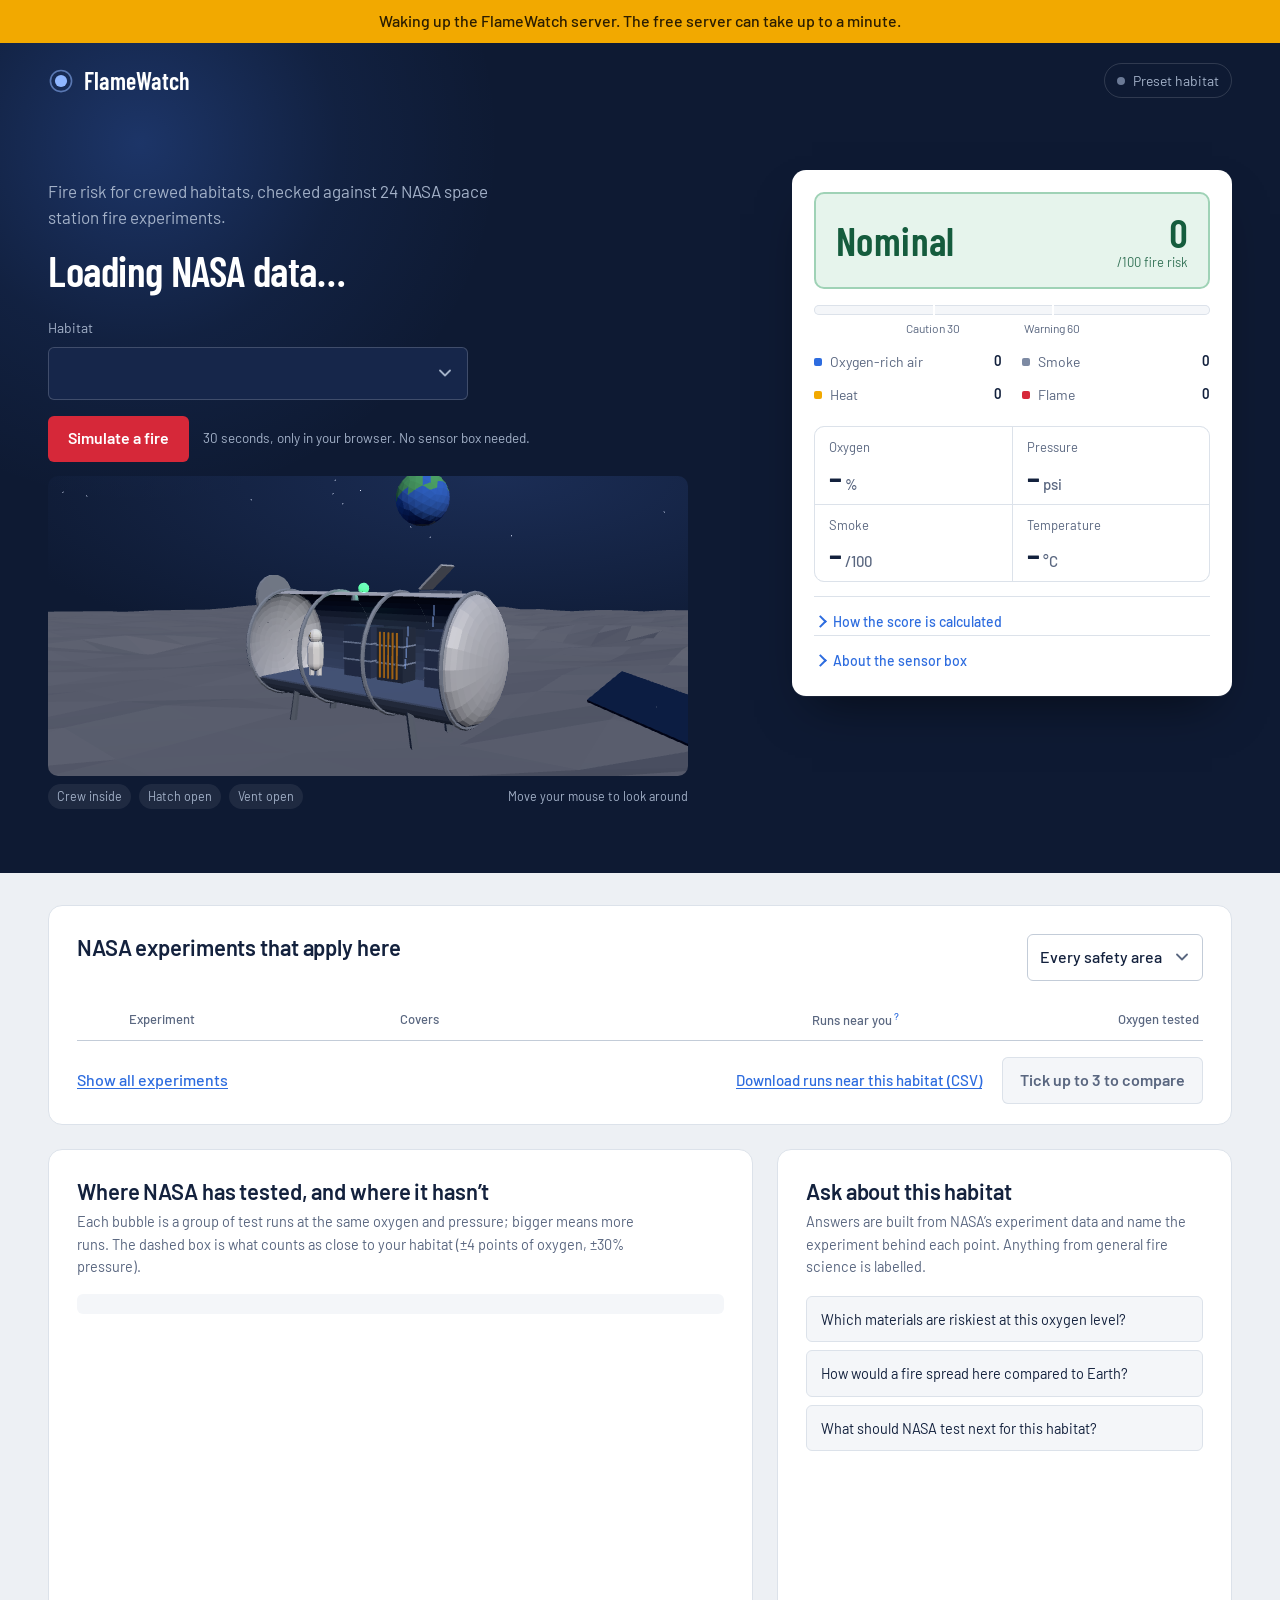
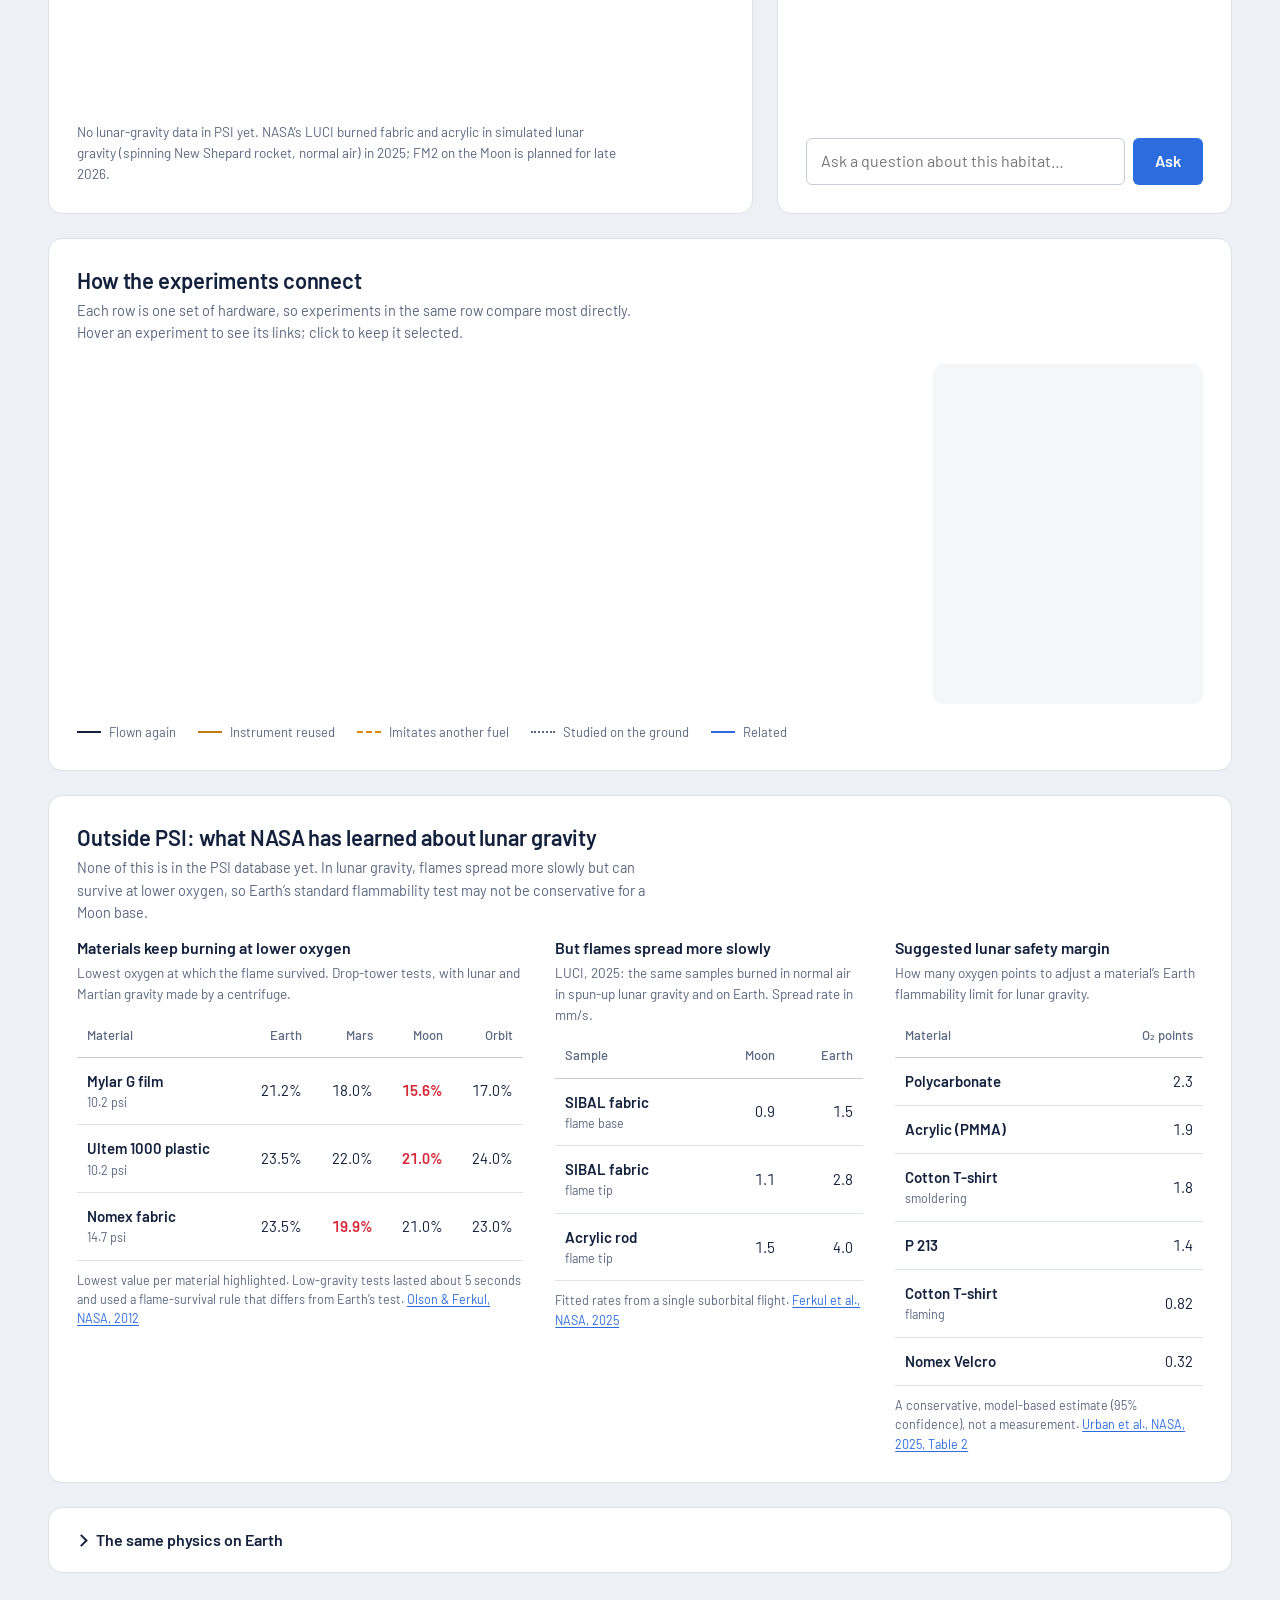
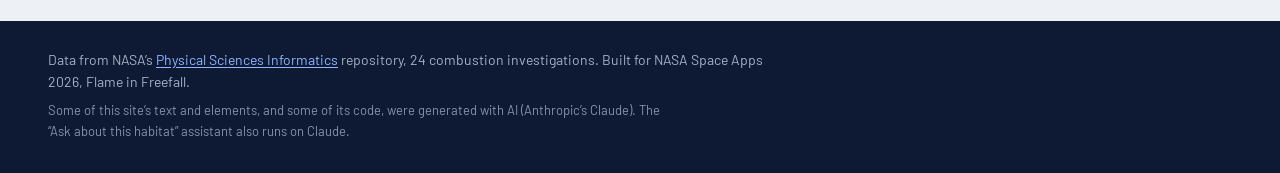
==== commit bc701814: "Update README and page styling Co-Authored-By: Claude Opus 5.5 <noreply@anthropic.com>" ====
--- a/frontend/index.html
+++ b/frontend/index.html
@@ -7,7 +7,7 @@
   <meta name="description" content="Checks a habitat's air against NASA's space station fire experiments and shows where the data runs out.">
   <meta name="theme-color" content="#0e1a33">
   <link rel="preload" href="fonts/barlow-condensed-latin-600-normal.woff2" as="font" type="font/woff2" crossorigin>
-  <link rel="stylesheet" href="style.css?v=9">
+  <link rel="stylesheet" href="style.css?v=10">
   <script src="chart.umd.min.js"></script>
 </head>
 <body>
@@ -289,6 +289,7 @@
   <footer class="foot">
     <div class="wrap">
       <p>Data from NASA’s <a href="https://psi.nasa.gov/physci/repo/search?q=combustion" target="_blank" rel="noopener">Physical Sciences Informatics</a> repository, 24 combustion investigations. Built for NASA Space Apps 2026, Flame in Freefall.</p>
+      <p class="si-note">Some of this site’s text and elements, and some of its code, were generated with AI (Anthropic’s Claude). The “Ask about this habitat” assistant also runs on Claude.</p>
     </div>
   </footer>
 
--- a/frontend/style.css
+++ b/frontend/style.css
@@ -528,3 +528,6 @@
 .gap-takeaway { margin: 0 0 14px; padding: 10px 14px; border-radius: var(--r-sm); background: var(--well); font-size: 15px; line-height: 1.45; }
 .gap-takeaway strong { color: var(--warning); font-weight: 700; }
 #gap-offtop:empty { display: none; }
+
+/* ---------- AI disclosure ---------- */
+.foot .si-note { margin-top: 8px; font-size: 13px; opacity: .8; }
